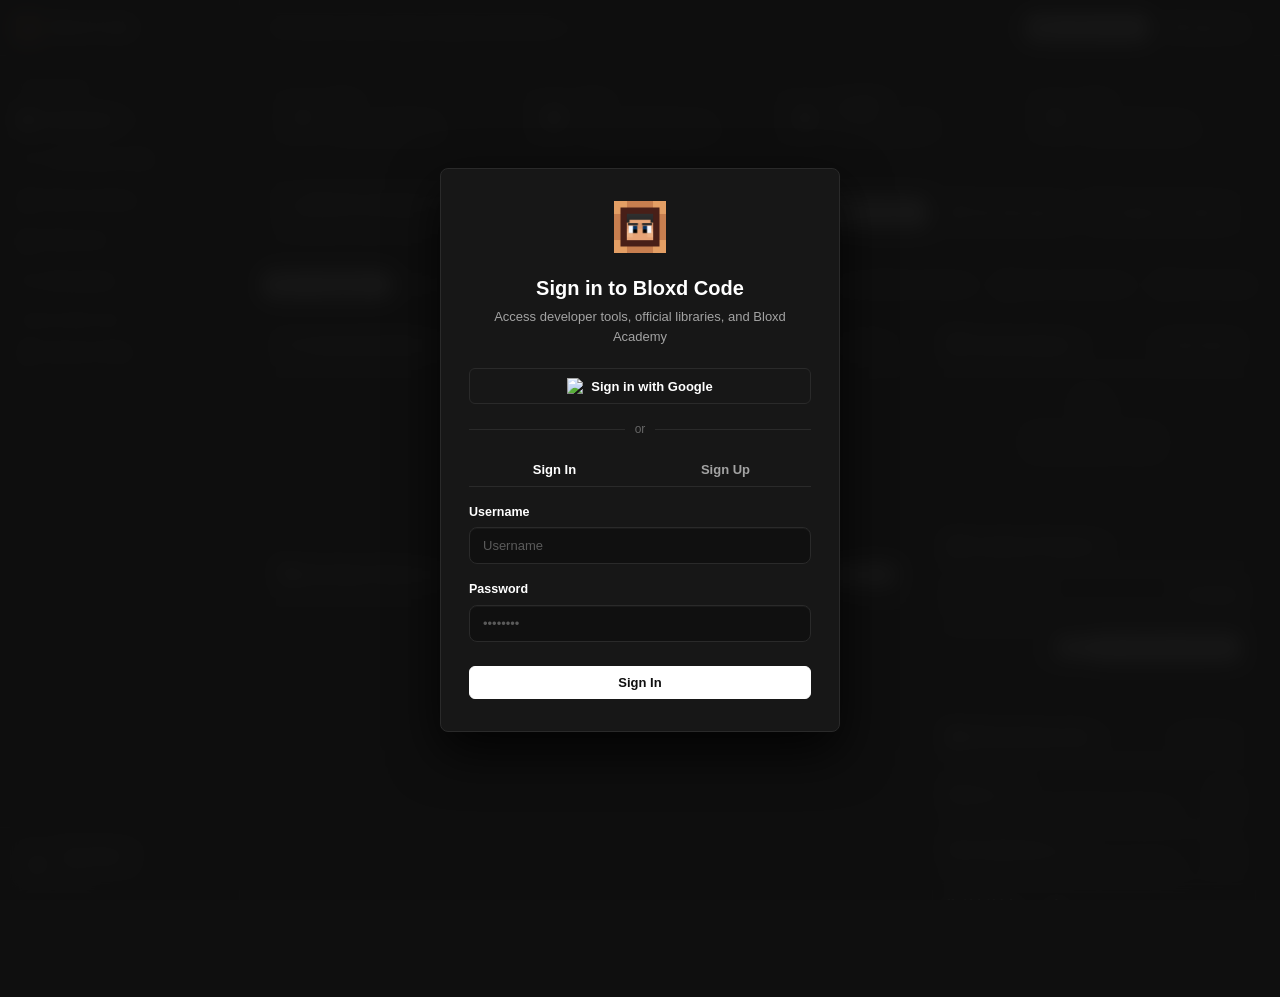
==== index.html @ e4668423 "Fix mobile input auto-zoom (16px font-size) and implement real global search across codes, forum, ac" ====
<!DOCTYPE html>
<html lang="en">
<head>
  <meta charset="UTF-8">
  <title>Bloxd Code</title>
  <meta name="viewport" content="width=device-width, initial-scale=1">
  <link rel="icon" type="image/png" href="./favicon.png">
  
  
  <link rel="stylesheet" href="https://cdnjs.cloudflare.com/ajax/libs/font-awesome/6.5.1/css/all.min.css">
  
  
  <link rel="stylesheet" href="https://cdnjs.cloudflare.com/ajax/libs/highlight.js/11.9.0/styles/github-dark.min.css">
  <script src="https://cdnjs.cloudflare.com/ajax/libs/highlight.js/11.9.0/highlight.min.js"></script>

  
  <link rel="stylesheet" href="./css/style.css?v=3">
  <script src="https://challenges.cloudflare.com/turnstile/v0/api.js?onload=onTurnstileReady" async defer></script>
</head>
<body>

  
  <div class="bg-wallpaper"></div>
  <div class="bg-overlay"></div>

  
  <div id="auth-gate-screen">
    <div class="auth-gate-card">
      <img src="./favicon.png" alt="Bloxd Code" class="auth-gate-logo">
      <h2 class="auth-gate-title">Sign in to Bloxd Code</h2>
      <p class="auth-gate-subtitle">Access developer tools, official libraries, and Bloxd Academy</p>

      
      <button type="button" class="btn btn-secondary" id="gate-google-btn" style="width: 100%; padding: 9px; margin-bottom: 16px; font-weight: 600; display: flex; align-items: center; justify-content: center; gap: 8px;">
        <img src="https://www.gstatic.com/firebasejs/ui/2.0.0/images/auth/google.svg" width="16" height="16" alt="Google">
        <span>Sign in with Google</span>
      </button>

      <div style="display: flex; align-items: center; margin: 16px 0; color: var(--text-dim); font-size: 12px;">
        <div style="flex: 1; border-bottom: 1px solid var(--border-color);"></div>
        <span style="padding: 0 10px;">or</span>
        <div style="flex: 1; border-bottom: 1px solid var(--border-color);"></div>
      </div>

      
      <div style="display: flex; margin-bottom: 16px; border-bottom: 1px solid var(--border-color);">
        <div id="gate-tab-login" class="auth-tab active" style="flex: 1; padding: 6px; cursor: pointer; text-align: center; font-weight: 600; font-size: 13px; color: #fff;">Sign In</div>
        <div id="gate-tab-signup" class="auth-tab" style="flex: 1; padding: 6px; cursor: pointer; text-align: center; font-weight: 600; font-size: 13px; color: var(--text-muted);">Sign Up</div>
      </div>

      
      <form id="gate-form-login">
        <div class="form-group" style="text-align: left;">
          <label>Username</label>
          <input type="text" id="gate-login-username" class="form-control" placeholder="Username" required autocomplete="username">
        </div>
        <div class="form-group" style="text-align: left;">
          <label>Password</label>
          <input type="password" id="gate-login-password" class="form-control" placeholder="••••••••" required autocomplete="current-password">
        </div>
        <div id="turnstile-login" style="margin: 8px 0;"></div>
        <button type="submit" id="gate-login-btn" class="btn btn-primary" style="width: 100%; padding: 8px; margin-top: 8px;">
          Sign In
        </button>
      </form>

      
      <form id="gate-form-signup" style="display: none;">
        <div class="form-group" style="text-align: left;">
          <label>Username</label>
          <input type="text" id="gate-signup-username" class="form-control" placeholder="Username" required autocomplete="username">
        </div>
        <div class="form-group" style="text-align: left;">
          <label>Password</label>
          <input type="password" id="gate-signup-password" class="form-control" placeholder="••••••••" required autocomplete="new-password">
        </div>
        <div id="turnstile-signup" style="margin: 8px 0;"></div>
        <button type="submit" id="gate-signup-btn" class="btn btn-primary" style="width: 100%; padding: 8px; margin-top: 8px;">
          Create Account
        </button>
      </form>
    </div>
  </div>

  
  <div id="loading-screen">
    <div class="loader-logo-wrapper">
      <div class="loader-glow-ring"></div>
      <img src="./favicon.png" alt="Bloxd Code" class="loader-logo">
    </div>
    <div class="loader-title">BLOXD CODE</div>
    <div class="loader-bar-bg">
      <div class="loader-bar-fill"></div>
    </div>
  </div>

  
  <div class="app-layout">

    <div class="sidebar-backdrop" id="sidebar-backdrop"></div>

    
    <aside class="sidebar">
      <div class="sidebar-header">
        <a href="#" class="brand-link" onclick="window.navigateTo('home')">
          <img src="./favicon.png" class="brand-logo" alt="Logo">
          <span>Bloxd Code</span>
        </a>
      </div>

      <nav class="sidebar-nav">
        <div class="nav-section-title">Navigation</div>
        <a class="nav-item active" data-view="home">
          <i class="fa-solid fa-house"></i>
          <span>Dashboard</span>
        </a>
        <a class="nav-item" data-view="codes">
          <i class="fa-solid fa-code"></i>
          <span>Community Codes</span>
        </a>
        <a class="nav-item" data-view="academy">
          <i class="fa-solid fa-graduation-cap"></i>
          <span>Bloxd Academy</span>
        </a>
        <a class="nav-item" data-view="libs">
          <i class="fa-solid fa-cubes"></i>
          <span>Bloxd Libs</span>
        </a>
        <a class="nav-item" data-view="forum">
          <i class="fa-regular fa-comments"></i>
          <span>Discussions</span>
        </a>

        <div class="nav-section-title">Developer Hub</div>
        <a class="nav-item" data-view="portfolio">
          <i class="fa-solid fa-id-badge"></i>
          <span>My Dev Profile</span>
        </a>
      </nav>

      <div class="sidebar-footer">
        <div class="user-mini-card" id="sidebar-user-card" onclick="window.navigateTo('portfolio')">
          <div class="user-mini-avatar" id="sidebar-user-avatar">
            <i class="fa-solid fa-user"></i>
          </div>
          <div class="user-mini-info">
            <span class="user-mini-name" id="sidebar-user-name">Developer</span>
            <span class="user-mini-sub" id="sidebar-user-sub">0 XP</span>
          </div>
        </div>
      </div>
    </aside>

    
    <div class="main-wrapper">
      
      
      <header class="app-header">
        <button type="button" class="mobile-menu-btn" id="mobile-menu-btn" aria-label="Menu">
          <i class="fa-solid fa-bars"></i>
        </button>

        <div class="search-bar" style="position: relative;">
          <i class="fa-solid fa-magnifying-glass" style="color: var(--text-dim); font-size: 12px;"></i>
          <input type="text" id="global-search-input" placeholder="Search codes, scripts, academy, discussions...">
          <div id="global-search-results" style="display: none; position: absolute; top: calc(100% + 6px); left: 0; right: 0; z-index: 150;"></div>
        </div>

        <div class="header-right">
          <button class="btn btn-primary" onclick="document.getElementById('upload-code-modal').classList.add('active')" style="font-size: 12px; padding: 5px 12px;">
            <i class="fa-solid fa-cloud-arrow-up"></i> <span>Upload Code</span>
          </button>
          <button class="btn btn-secondary" id="header-auth-btn" title="Sign Out">
            <i class="fa-solid fa-right-from-bracket"></i>
            <span>Sign Out</span>
          </button>
        </div>
      </header>

      
      <main class="content-area">

        

        <section id="view-home" class="view-panel active">

          
          <div class="stat-grid" id="dashboard-stats-grid">
            <div class="stat-card">
              <div class="stat-icon"><i class="fa-solid fa-code"></i></div>
              <div>
                <div class="stat-val" id="stat-codes-count">0</div>
                <div class="stat-lbl">Community Codes</div>
              </div>
            </div>
            <div class="stat-card">
              <div class="stat-icon"><i class="fa-solid fa-users"></i></div>
              <div>
                <div class="stat-val" id="stat-devs-count">0</div>
                <div class="stat-lbl">Registered Developers</div>
              </div>
            </div>
            <div class="stat-card">
              <div class="stat-icon"><i class="fa-solid fa-star"></i></div>
              <div>
                <div class="stat-val" id="stat-xp-count">0 XP</div>
                <div class="stat-lbl">Total Mastery XP</div>
              </div>
            </div>
            <div class="stat-card">
              <div class="stat-icon"><i class="fa-regular fa-comments"></i></div>
              <div>
                <div class="stat-val" id="stat-forum-count">0</div>
                <div class="stat-lbl">Active Discussions</div>
              </div>
            </div>
          </div>

          
          <div class="dashboard-hero-box">
            <div>
              <h3 style="font-size: 15px; font-weight: 700; color: #fff; margin-bottom: 2px;">
                <i class="fa-solid fa-terminal"></i> Bloxd.io Script & Mod Hub
              </h3>
              <p style="font-size: 12.5px; color: var(--text-muted); margin: 0;">
                Share your custom scripts, test game loops, and inspect official ES modules.
              </p>
            </div>
            <div style="display: flex; gap: 8px; flex-wrap: wrap;">
              <button type="button" class="btn btn-primary" onclick="document.getElementById('upload-code-modal').classList.add('active')">
                <i class="fa-solid fa-cloud-arrow-up"></i> Upload Bloxd Code
              </button>
              <button type="button" class="btn btn-secondary" onclick="document.getElementById('new-post-modal').classList.add('active')">
                <i class="fa-solid fa-pen"></i> New Discussion
              </button>
              <button type="button" class="btn btn-secondary" onclick="window.navigateTo('codes')">
                <i class="fa-solid fa-magnifying-glass"></i> Explore All Codes
              </button>
            </div>
          </div>

          
          <div class="category-filter-bar" id="dashboard-category-bar">
            <button type="button" class="category-chip active" data-dash-category="all">
              <i class="fa-solid fa-layer-group"></i> All Categories
            </button>
            <button type="button" class="category-chip" data-dash-category="codes">
              <i class="fa-solid fa-code"></i> Codes & Mods
            </button>
            <button type="button" class="category-chip" data-dash-category="pvp">
              <i class="fa-solid fa-shield-halved"></i> PvP & Combat
            </button>
            <button type="button" class="category-chip" data-dash-category="minigames">
              <i class="fa-solid fa-gamepad"></i> Minigames & Parkour
            </button>
            <button type="button" class="category-chip" data-dash-category="worldgen">
              <i class="fa-solid fa-mountain-sun"></i> WorldGen & Terrains
            </button>
            <button type="button" class="category-chip" data-dash-category="admin">
              <i class="fa-solid fa-lock"></i> Admin & Moderation
            </button>
            <button type="button" class="category-chip" data-dash-category="math">
              <i class="fa-solid fa-calculator"></i> Math & Physics
            </button>
            <button type="button" class="category-chip" data-dash-category="ui">
              <i class="fa-solid fa-table-cells-large"></i> Custom UI & HUDs
            </button>
            <button type="button" class="category-chip" data-dash-category="ai">
              <i class="fa-solid fa-robot"></i> Mob AI & NPCs
            </button>
            <button type="button" class="category-chip" data-dash-category="economy">
              <i class="fa-solid fa-coins"></i> Economy & KVStore
            </button>
            <button type="button" class="category-chip" data-dash-category="questions">
              <i class="fa-regular fa-circle-question"></i> Questions & Help
            </button>
            <button type="button" class="category-chip" data-dash-category="tutorials">
              <i class="fa-solid fa-book-open"></i> Tutorials & Guides
            </button>
            <button type="button" class="category-chip" data-dash-category="showcase">
              <i class="fa-solid fa-star"></i> Showcase
            </button>
            <button type="button" class="category-chip" data-dash-category="bugs">
              <i class="fa-solid fa-bug"></i> Bug Reports & Debug
            </button>
          </div>

          
          <div class="dashboard-feed-grid">
            
            
            <div style="display: flex; flex-direction: column; gap: 20px;">
              
              
              <div class="clean-box">
                <div class="clean-box-header">
                  <span style="color: #fff;"><i class="fa-solid fa-code"></i> Community Bloxd Codes & Mods</span>
                  <div style="display: flex; gap: 8px;">
                    <button type="button" class="btn btn-primary" onclick="document.getElementById('upload-code-modal').classList.add('active')" style="font-size: 11.5px; padding: 3px 8px;">
                      <i class="fa-solid fa-plus"></i> Upload Code
                    </button>
                    <button type="button" class="btn btn-secondary" onclick="window.navigateTo('codes')" style="font-size: 11.5px; padding: 3px 8px;">
                      View All &rarr;
                    </button>
                  </div>
                </div>
                <div class="clean-box-body" style="padding: 16px;">
                  <div id="dashboard-codes-stream">
                    
                  </div>
                </div>
              </div>

              
              <div class="clean-box">
                <div class="clean-box-header">
                  <span style="color: #fff;"><i class="fa-solid fa-comments"></i> Developer Discussions & Q&A</span>
                  <button type="button" class="btn btn-primary" onclick="document.getElementById('new-post-modal').classList.add('active')" style="font-size: 11.5px; padding: 3px 8px;">
                    <i class="fa-solid fa-pen"></i> New Post
                  </button>
                </div>
                <div class="clean-box-body" style="padding: 16px;">
                  <div id="dashboard-discussions-feed">
                    
                  </div>
                </div>
              </div>

            </div>

            
            <div style="display: flex; flex-direction: column; gap: 16px;">
              
              
              <div class="clean-box">
                <div class="clean-box-header">
                  <span style="color: #fff;"><i class="fa-solid fa-trophy"></i> Top Developers</span>
                  <span class="nav-badge" id="real-devs-badge" style="font-size: 10.5px;">Most viewed</span>
                </div>
                <div class="clean-box-body" style="padding: 14px;" id="dashboard-creators-list">
                  
                </div>
              </div>

              
              <div class="clean-box">
                <div class="clean-box-header">
                  <span style="color: #fff;"><i class="fa-solid fa-graduation-cap"></i> Academy Progress</span>
                </div>
                <div class="clean-box-body" style="padding: 16px;" id="dashboard-academy-progress">
                  
                </div>
              </div>

              
              <div class="clean-box">
                <div class="clean-box-header">
                  <span style="color: #fff;"><i class="fa-solid fa-box-archive"></i> Official Bloxd-Libs</span>
                  <a href="#" onclick="window.navigateTo('libs')" style="font-size: 11px; color: var(--text-muted); text-decoration: none;">View All &rarr;</a>
                </div>
                <div class="clean-box-body" style="padding: 14px;" id="dashboard-libs-list">
                  
                </div>
              </div>

            </div>

          </div>
        </section>

        

        <section id="view-codes" class="view-panel">
          <div style="display: flex; justify-content: space-between; align-items: center; margin-bottom: 16px; gap: 12px; flex-wrap: wrap;">
            <div>
              <h2 style="font-size: 18px; font-weight: 700; color: #fff; margin-bottom: 2px;">
                <i class="fa-solid fa-code"></i> Bloxd Codes & Mods Repository
              </h2>
              <p style="font-size: 12.5px; color: var(--text-muted); margin: 0;">
                Community scripts, mods, mini-games, and utilities with full code inspection
              </p>
            </div>
            <button class="btn btn-primary" id="open-upload-code-btn" onclick="document.getElementById('upload-code-modal').classList.add('active')">
              <i class="fa-solid fa-cloud-arrow-up"></i> Upload Bloxd Code
            </button>
          </div>

          
          <div class="category-filter-bar" id="codes-category-bar">
            <button type="button" class="category-chip active" data-codes-category="all">All Codes</button>
            <button type="button" class="category-chip" data-codes-category="pvp">PvP & Combat</button>
            <button type="button" class="category-chip" data-codes-category="minigames">Minigames</button>
            <button type="button" class="category-chip" data-codes-category="worldgen">WorldGen</button>
            <button type="button" class="category-chip" data-codes-category="admin">Admin Tools</button>
            <button type="button" class="category-chip" data-codes-category="math">Math & Physics</button>
            <button type="button" class="category-chip" data-codes-category="ui">Custom UI</button>
            <button type="button" class="category-chip" data-codes-category="ai">Mob AI</button>
            <button type="button" class="category-chip" data-codes-category="economy">Economy</button>
          </div>

          
          <div id="codes-grid-container" style="display: grid; grid-template-columns: repeat(auto-fill, minmax(360px, 1fr)); gap: 16px;">
            
          </div>
        </section>

        

        <section id="view-academy" class="view-panel">
          <div class="academy-progress-bar">
            <div>
              <h2 style="font-size: 17px; font-weight: 700; color: #fff; margin-bottom: 2px;">Bloxd Code Academy</h2>
            </div>
            <div style="display: flex; gap: 12px; align-items: center;">
              <span class="nav-badge" id="academy-xp-count" style="font-size: 12px; padding: 4px 10px; color: #0f0f0f; background: #ffffff; font-weight: 700;">0 XP</span>
            </div>
          </div>

          <div class="academy-roadmap" id="academy-path">
            
          </div>
        </section>

        

        <section id="view-libs" class="view-panel">
          <div style="display: flex; justify-content: space-between; align-items: center; margin-bottom: 16px;">
            <div>
              <h2 style="font-size: 17px; font-weight: 700; color: #fff; margin-bottom: 2px;">Bloxd-Libs Repository</h2>
              <p style="font-size: 12.5px; color: var(--text-muted); margin: 0;">Official scripts fetched from GitHub</p>
            </div>
            <a href="https://github.com/imrenori/Bloxd-Libs" target="_blank" class="btn btn-secondary">
              <i class="fa-brands fa-github"></i> GitHub Source
            </a>
          </div>

          <div style="display: grid; grid-template-columns: repeat(auto-fill, minmax(280px, 1fr)); gap: 16px;" id="libs-grid-container">
            
          </div>
        </section>

        

        <section id="view-forum" class="view-panel">
          <div style="display: flex; justify-content: space-between; align-items: center; margin-bottom: 16px; gap: 12px; flex-wrap: wrap;">
            <div class="forum-categories" style="display: flex; gap: 6px; flex-wrap: wrap;">
              <button class="btn btn-secondary active category-tab" data-category="all">All</button>
              <button class="btn btn-secondary category-tab" data-category="questions">Questions & Help</button>
              <button class="btn btn-secondary category-tab" data-category="scripts">Scripts & Mods</button>
              <button class="btn btn-secondary category-tab" data-category="tutorials">Tutorials</button>
              <button class="btn btn-secondary category-tab" data-category="math">Math & Physics</button>
              <button class="btn btn-secondary category-tab" data-category="worldgen">WorldGen & AI</button>
            </div>

            <button class="btn btn-primary" id="open-new-post-modal-btn">
              <i class="fa-solid fa-pen-to-square"></i> New Discussion
            </button>
          </div>

          <div id="forum-posts-feed">
            
          </div>
        </section>

        

        <section id="view-portfolio" class="view-panel">

          <div id="public-view-banner" style="display: none;">
            <span><i class="fa-regular fa-eye"></i> You're viewing <b id="public-view-name">someone</b>'s portfolio</span>
            <div style="display: flex; gap: 6px; align-items: center; flex-shrink: 0;">
              <button type="button" class="btn btn-secondary" id="public-view-signin">Sign in</button>
              <button type="button" class="btn btn-secondary" id="public-view-hide" title="Hide" style="padding: 5px 9px;">&#10005;</button>
            </div>
          </div>

          <div class="studio-toolbar">
            <span class="studio-hint"><i class="fa-solid fa-hand-pointer"></i> Tap the card for options &middot; hold it to drag it &middot; Esc puts it back</span>
            <div class="studio-toolbar-btns">
              <button type="button" class="btn btn-secondary" id="studio-bg-btn"><i class="fa-solid fa-image"></i> Backgrounds</button>
              <button type="button" class="btn btn-secondary" id="studio-music-btn"><i class="fa-solid fa-music"></i> Music</button>
              <button type="button" class="btn btn-secondary" id="studio-code-btn"><i class="fa-solid fa-code"></i> Code</button>
              <button type="button" class="btn btn-secondary" id="studio-settings-btn"><i class="fa-solid fa-gear"></i> Settings</button>
              <button type="button" class="btn btn-secondary" id="studio-preview-btn"><i class="fa-solid fa-eye"></i> Preview</button>
            </div>
          </div>

          
          <div class="portfolio-stage-box" id="studio-stage">
            <div class="portfolio-stage-bg" id="stage-bg-layer"></div>

            
            <iframe id="stage-sandbox-frame" class="portfolio-custom-sandbox" sandbox="allow-scripts" allow="autoplay" style="position:absolute;inset:0;width:100%;height:100%;border:none;z-index:2;"></iframe>

            <div id="stage-sandbox-timeout" style="display:none;position:absolute;inset:0;z-index:2;align-items:center;justify-content:center;text-align:center;padding:16px;pointer-events:none;">
              <div style="background:rgba(0,0,0,0.6);border-radius:8px;padding:10px 16px;font-size:12.5px;color:var(--text-muted);">
                <i class="fa-solid fa-triangle-exclamation" style="color:#ffcc66;margin-right:6px;"></i>
                This portfolio's custom code stopped responding and was stopped.
              </div>
            </div>

            
            <div class="portfolio-clean-card" id="studio-card" style="left: 50%; top: 50%;">
              <div class="portfolio-avatar-container" id="stage-avatar-container" title="Change picture">
                <img id="stage-avatar" src="https://api.dicebear.com/7.x/bottts/svg?seed=bloxd" class="portfolio-clean-avatar" alt="Avatar">
              </div>
              <h2 class="portfolio-clean-name" id="stage-name" title="Click to edit">Developer</h2>
              <div class="portfolio-clean-subdomain" id="stage-handle">coder.bloxdcode.com</div>
              <div style="margin-bottom: 10px;">
                <span class="nav-badge" id="stage-views" style="font-size: 11px;"><i class="fa-regular fa-eye"></i> 0 views</span>
              </div>
              <p class="portfolio-clean-bio" id="stage-bio" title="Click to edit">Bloxd.io Developer</p>
              <div class="studio-socials" id="stage-socials"></div>

              
              <div class="portfolio-audio-widget" id="portfolio-audio-widget">
                <button type="button" class="btn btn-primary" id="stage-play-btn" style="width: 28px; height: 28px; border-radius: 50%; padding: 0;">
                  <i class="fa-solid fa-play" style="font-size: 11px;"></i>
                </button>
                <span style="font-size: 12px; color: #fff; font-weight: 500;" id="stage-music-title">Track Name</span>
              </div>
            </div>

            
            <div class="studio-card-menu" id="studio-card-menu" style="display: none;">
              <button type="button" data-act="name" title="Edit name"><i class="fa-solid fa-pen"></i></button>
              <button type="button" data-act="bio" title="Edit bio"><i class="fa-solid fa-align-left"></i></button>
              <button type="button" data-act="pic" title="Change picture"><i class="fa-solid fa-image"></i></button>
              <button type="button" data-act="center" title="Center card"><i class="fa-solid fa-crosshairs"></i></button>
            </div>

            
            <div class="studio-pop" id="studio-bg-pop" style="display: none;">
              <div class="studio-pop-title"><span><i class="fa-solid fa-image"></i> Background</span><button type="button" class="modal-close" data-close-pop="studio-bg-pop">&#10005;</button></div>
              <div class="bg-thumb-grid" id="bg-presets-container"></div>
              <div class="form-group" style="margin: 10px 0 0;">
                <label>Effects</label>
                <div class="fx-row" id="studio-fx-row">
                  <button type="button" data-fx="none"><i class="fa-solid fa-ban"></i>None</button>
                  <button type="button" data-fx="rain"><i class="fa-solid fa-cloud-rain"></i>Rain</button>
                  <button type="button" data-fx="snow"><i class="fa-solid fa-snowflake"></i>Snow</button>
                  <button type="button" data-fx="stars"><i class="fa-solid fa-star"></i>Stars</button>
                  <button type="button" data-fx="fireflies"><i class="fa-solid fa-bug"></i>Flies</button>
                </div>
              </div>
              <div class="form-group" style="margin: 10px 0 0;">
                <label>Or paste an image / video URL</label>
                <div style="display: flex; gap: 6px;">
                  <input type="text" id="studio-bg-input" class="form-control" placeholder="https://...">
                  <button type="button" class="btn btn-primary" id="studio-bg-apply-url" style="white-space: nowrap;">Apply</button>
                </div>
              </div>
              <div class="file-upload-wrapper" style="margin-top: 10px;">
                <label class="file-upload-label" for="studio-bg-file-upload"><i class="fa-solid fa-film"></i><span>Upload file instead</span></label>
                <input type="file" id="studio-bg-file-upload" class="file-upload-input" accept="image/*,video/*">
                <div class="file-name-preview" id="studio-bg-filename">No file selected</div>
              </div>
            </div>

            
            <div class="studio-pop" id="studio-music-pop" style="display: none;">
              <div class="studio-pop-title"><span><i class="fa-solid fa-music"></i> Music</span><button type="button" class="modal-close" data-close-pop="studio-music-pop">&#10005;</button></div>
              <div style="font-size: 12px; color: var(--text-muted); margin-bottom: 8px;" id="studio-music-current">No track added</div>
              <div class="file-upload-wrapper">
                <label class="file-upload-label" for="studio-audio-file-upload"><i class="fa-solid fa-file-audio"></i><span>Choose Audio File</span></label>
                <input type="file" id="studio-audio-file-upload" class="file-upload-input" accept="audio/*">
                <div class="file-name-preview" id="studio-audio-filename">No audio file selected</div>
              </div>
              <button type="button" class="btn btn-secondary" id="studio-music-remove" style="width: 100%; margin-top: 10px;"><i class="fa-solid fa-trash"></i> Remove track</button>
            </div>

            
            <div class="studio-pop" id="studio-settings-pop" style="display: none;">
              <div class="studio-pop-title"><span><i class="fa-solid fa-gear"></i> Settings</span><button type="button" class="modal-close" data-close-pop="studio-settings-pop">&#10005;</button></div>
              <div class="form-group">
                <label>Username</label>
                <input type="text" id="studio-username-input" class="form-control" placeholder="Username">
                <span style="font-size: 11px; color: var(--text-dim); display: block; margin-top: 4px;">*First change is free, then 1-hour delay after that.</span>
              </div>
              <div class="form-group">
                <label>Avatar image / video URL</label>
                <div style="display: flex; gap: 6px;">
                  <input type="text" id="studio-avatar-input" class="form-control" placeholder="https://...">
                  <button type="button" class="btn btn-secondary" id="studio-avatar-adjust" title="Reposition & zoom"><i class="fa-solid fa-crop-simple"></i></button>
                </div>
                <span class="avatar-edit-hint">Upload a picture and a crop screen will pop up. Drag to move, slide or scroll to zoom.</span>
              </div>
              <div class="file-upload-wrapper" style="margin-bottom: 12px;">
                <label class="file-upload-label" for="studio-avatar-file-upload"><i class="fa-solid fa-cloud-arrow-up"></i><span>Upload picture / video</span></label>
                <input type="file" id="studio-avatar-file-upload" class="file-upload-input" accept="image/*,video/*">
                <div class="file-name-preview" id="studio-avatar-filename">No file selected</div>
              </div>
              <div class="form-group">
                <label>Discord Username</label>
                <input type="text" id="studio-discord-input" class="form-control" placeholder="Username">
              </div>
              <div class="form-group">
                <label>GitHub Username</label>
                <input type="text" id="studio-github-input" class="form-control" placeholder="Username">
              </div>
              <div class="form-group">
                <label>Profile link</label>
                <div style="display: flex; gap: 6px; align-items: center;">
                  <span style="font-family: var(--font-mono); color: #fff; font-size: 12px; overflow: hidden; text-overflow: ellipsis; white-space: nowrap; flex: 1;" id="studio-subdomain-display">username.bloxdcode.com</span>
                  <button type="button" class="btn btn-secondary" id="copy-subdomain-btn" style="font-size: 11px; padding: 4px 8px; white-space: nowrap;"><i class="fa-regular fa-copy"></i> Copy</button>
                </div>
              </div>
              <button type="button" class="btn btn-secondary" id="studio-card-reset" style="width: 100%; margin-bottom: 8px;"><i class="fa-solid fa-rotate-left"></i> Reset card position</button>
              <label style="display: flex; align-items: center; gap: 6px; font-size: 11px; color: var(--text-dim); margin-bottom: 10px; cursor: pointer;">
                <input type="checkbox" id="studio-debug-toggle" style="margin: 0;">
                <span>Enable debug capture tool</span>
              </label>
              <button type="button" class="btn btn-primary" id="studio-settings-save" style="width: 100%; font-weight: 600;"><i class="fa-solid fa-check"></i> Save settings</button>
            </div>
          </div>
        </section>

      </main>

    </div>
  </div>

  

  
  <div class="modal-overlay" id="coddy-challenge-modal">
    <div class="coddy-modal-content">
      <div class="clean-box-header">
        <span id="coddy-challenge-title" style="color: #fff; font-size: 14px;"><i class="fa-solid fa-code"></i> Bloxd Challenge</span>
        <button class="modal-close" onclick="document.getElementById('coddy-challenge-modal').classList.remove('active')">&#10005;</button>
      </div>

      <div class="coddy-workspace">
        <div class="coddy-theory-pane" id="coddy-theory-content"></div>

        <div class="coddy-editor-pane">
          <div class="coddy-editor-header">
            <span>script.js</span>
            <span style="color: #fff;">Bloxd API</span>
          </div>
          <textarea id="coddy-code-editor" class="coddy-code-input" spellcheck="false"></textarea>
          <div class="coddy-console-output" id="coddy-console-output"></div>
        </div>
      </div>

      <div class="coddy-footer-actions">
        <button type="button" class="btn btn-secondary" id="coddy-hint-btn">
          <i class="fa-regular fa-lightbulb"></i> Hint
        </button>
        <button type="button" class="btn btn-primary" id="coddy-run-btn" style="padding: 7px 20px;">
          <i class="fa-solid fa-play"></i> Run & Test Code
        </button>
      </div>
    </div>
  </div>

  
  <div class="modal-overlay" id="avatar-crop-modal">
    <div class="modal-content avatar-crop-box">
      <div class="modal-header">
        <h3 style="font-size: 15px; color: #fff;"><i class="fa-solid fa-crop-simple"></i> Adjust profile picture</h3>
        <button class="modal-close" id="avatar-crop-close">&#10005;</button>
      </div>
      <div class="avatar-crop-stage">
        <div class="avatar-crop-circle" id="avatar-crop-circle"></div>
      </div>
      <div class="avatar-zoom-row" style="margin-top: 14px;">
        <i class="fa-solid fa-magnifying-glass-minus"></i>
        <input type="range" id="avatar-crop-zoom" min="1" max="3" step="0.05" value="1">
        <i class="fa-solid fa-magnifying-glass-plus"></i>
      </div>
      <span class="avatar-edit-hint">Drag the picture to move it. Slide or scroll to zoom.</span>
      <div style="display: flex; gap: 8px; margin-top: 14px;">
        <button type="button" class="btn btn-secondary" id="avatar-crop-reset" style="flex: 1;">
          <i class="fa-solid fa-rotate-left"></i> Reset
        </button>
        <button type="button" class="btn btn-primary" id="avatar-crop-apply" style="flex: 2; font-weight: 600;">
          <i class="fa-solid fa-check"></i> Apply
        </button>
      </div>
    </div>
  </div>

  
  <div class="modal-overlay" id="view-profile-modal">
    <div class="modal-content" style="max-width: 380px; padding: 0; overflow: hidden;">
      <div id="view-profile-bg" style="height: 110px; background-size: cover; background-position: center; background-color: #0a0a0a; border-bottom: 1px solid var(--border-color); position: relative; overflow: hidden;"></div>
      <div style="padding: 0 20px 16px; text-align: center; margin-top: -34px;">
        <div id="view-profile-avatar" style="width: 68px; height: 68px; border-radius: 50%; overflow: hidden; border: 2px solid #fff; margin: 0 auto 10px; background: #111;"></div>
        <h3 id="view-profile-name" style="font-size: 17px; color: #fff;"></h3>
        <div id="view-profile-handle" style="font-size: 12px; color: var(--text-muted); font-family: var(--font-mono); margin-bottom: 8px;"></div>
        <div style="margin-bottom: 10px;">
          <span class="nav-badge" id="view-profile-views" style="font-size: 11px;"></span>
        </div>
        <p id="view-profile-bio" style="font-size: 13px; color: var(--text-muted); margin-bottom: 10px;"></p>
        <div id="view-profile-socials" style="display: flex; gap: 8px; justify-content: center;"></div>
      </div>
      <div style="padding: 0 20px 20px;">
        <button type="button" class="btn btn-secondary" style="width: 100%;" onclick="document.getElementById('view-profile-modal').classList.remove('active')">Close</button>
        <button type="button" class="btn btn-secondary" id="view-profile-delete" style="width: 100%; margin-top: 8px; color: #ff8888; display: none;"><i class="fa-solid fa-trash"></i> Delete this profile</button>
      </div>
    </div>
  </div>

  
  <div class="modal-overlay" id="studio-code-modal">
    <div class="modal-content" style="max-width: 560px;">
      <div class="modal-header">
        <h3 style="font-size: 15px; color: #fff;"><i class="fa-solid fa-code"></i> Custom HTML, CSS & JS</h3>
        <button class="modal-close" id="studio-code-close">&#10005;</button>
      </div>
      <div class="form-group">
        <textarea id="studio-custom-code-input" class="form-control form-textarea" style="min-height: 220px; font-family: var(--font-mono); font-size: 12px;" placeholder="<style>...</style><script>...</script>"></textarea>
      </div>
      <span class="avatar-edit-hint" style="margin-bottom: 10px;">Runs sandboxed on top of your portfolio.</span>
      <button type="button" class="btn btn-primary" id="studio-code-save" style="width: 100%; font-weight: 600;"><i class="fa-solid fa-check"></i> Apply code</button>
    </div>
  </div>

  
  <div class="modal-overlay" id="new-post-modal">
    <div class="modal-content">
      <div class="modal-header">
        <h3 style="font-size: 15px; color: #fff;"><i class="fa-solid fa-pen-to-square"></i> Create Discussion</h3>
        <button class="modal-close" id="new-post-modal-close">&#10005;</button>
      </div>

      <div class="form-group">
        <label>Title</label>
        <input type="text" id="new-post-title" class="form-control" maxlength="150" placeholder="Discussion title (e.g., How to detect block break event)">
      </div>

      <div class="form-group">
        <label>Category</label>
        <select id="new-post-category" class="form-select">
          <option value="questions">Questions & Help</option>
          <option value="scripts">Scripts & Mods</option>
          <option value="tutorials">Tutorials & Guides</option>
          <option value="math">Math & Physics</option>
          <option value="worldgen">WorldGen & AI</option>
          <option value="showcase">Showcase</option>
        </select>
      </div>

      <div class="form-group">
        <label>Content (Auto-detects code snippets)</label>
        <textarea id="new-post-content" class="form-control form-textarea" style="min-height: 120px;" maxlength="5000" placeholder="Describe your question or paste your code snippet..."></textarea>
      </div>

      <div class="form-group">
        <label>Attachment Image</label>
        <div class="file-upload-wrapper">
          <label class="file-upload-label" for="new-post-media-file">
            <i class="fa-solid fa-image"></i>
            <span>Choose Image Attachment</span>
          </label>
          <input type="file" id="new-post-media-file" class="file-upload-input" accept="image/*">
          <div class="file-name-preview" id="new-post-media-filename">No image attached</div>
        </div>
      </div>

      <button type="button" class="btn btn-primary" id="submit-new-post-btn" style="width: 100%; padding: 9px; font-weight: 600;">
        <i class="fa-solid fa-paper-plane"></i> Publish Discussion
      </button>
    </div>
  </div>

  
  <div class="modal-overlay" id="preview-code-modal">
    <div class="modal-content" style="max-width: 750px; max-height: 80vh; display: flex; flex-direction: column;">
      <div class="modal-header">
        <h3 id="preview-code-title" style="font-size: 14px; font-family: var(--font-mono); color: #fff;">Code Preview</h3>
        <button class="modal-close" onclick="document.getElementById('preview-code-modal').classList.remove('active')">&#10005;</button>
      </div>
      <div style="flex: 1; overflow: auto; background: var(--bg-main); border: 1px solid var(--border-color); border-radius: 6px; margin-bottom: 14px;">
        <pre style="margin: 0; padding: 14px;"><code id="preview-code-body" class="language-javascript"></code></pre>
      </div>
      <div style="display: flex; justify-content: flex-end;">
        <button type="button" class="btn btn-secondary" onclick="document.getElementById('preview-code-modal').classList.remove('active')">
          Close
        </button>
      </div>
    </div>
  </div>

  
  <div class="modal-overlay" id="upload-code-modal">
    <div class="modal-content" style="max-width: 680px;">
      <div class="modal-header">
        <h3 style="font-size: 15px; color: #fff;"><i class="fa-solid fa-cloud-arrow-up"></i> Upload Bloxd Code</h3>
        <button class="modal-close" id="upload-code-modal-close">&#10005;</button>
      </div>

      <div class="form-group">
        <label>Title</label>
        <input type="text" id="upload-code-title" class="form-control" maxlength="150" placeholder="e.g. PvP Kill Streak Tracker">
      </div>

      <div class="form-group">
        <label>Description</label>
        <textarea id="upload-code-description" class="form-control form-textarea" style="min-height: 70px;" maxlength="1000" placeholder="What does this script do? Who is it for?"></textarea>
      </div>

      <div class="form-group">
        <label>Category</label>
        <select id="upload-code-category" class="form-select">
          <option value="general">General</option>
          <option value="pvp">PvP &amp; Combat</option>
          <option value="minigames">Minigames &amp; Parkour</option>
          <option value="worldgen">WorldGen &amp; Terrains</option>
          <option value="admin">Admin &amp; Moderation</option>
          <option value="math">Math &amp; Physics</option>
          <option value="ui">Custom UI &amp; HUDs</option>
          <option value="ai">Mob AI &amp; NPCs</option>
          <option value="economy">Economy &amp; KVStore</option>
          <option value="tutorials">Tutorials &amp; Guides</option>
          <option value="showcase">Showcase</option>
          <option value="bugs">Bug Fixes &amp; Debug</option>
        </select>
      </div>

      <div class="form-group">
        <label>Cover Image (optional)</label>
        <div class="file-upload-wrapper">
          <label class="file-upload-label" for="upload-code-image-file">
            <i class="fa-solid fa-image"></i>
            <span>Choose Cover Image</span>
          </label>
          <input type="file" id="upload-code-image-file" class="file-upload-input" accept="image/*">
          <div class="file-name-preview" id="upload-code-image-filename">No image selected</div>
        </div>
      </div>

      <div class="form-group">
        <label>Your Code</label>
        <textarea id="upload-code-textarea" class="form-control form-textarea" style="min-height: 180px; font-family: var(--font-mono); font-size: 12px;" placeholder="// Paste your Bloxd.io script here...&#10;import { MathLib } from &quot;./MathLib&quot;;&#10;&#10;function tick(dt) {&#10;  // ...&#10;}"></textarea>
      </div>

      <button type="button" class="btn btn-primary" id="submit-upload-code-btn" style="width: 100%; padding: 9px; font-weight: 600;">
        <i class="fa-solid fa-cloud-arrow-up"></i> Upload Code
      </button>
    </div>
  </div>

  
  <script src="./js/core.js"></script>
  <script src="./js/academy-content.js"></script>
  <script src="./js/stage-fx.js"></script>
  <script src="./js/avatar-editor.js"></script>
  <script src="./js/portfolio.js"></script>
  <script src="./js/forum.js"></script>
  <script src="./js/dashboard.js"></script>
  <script src="./js/codes.js"></script>
  <script src="./js/boot.js"></script>

</body>
</html>
---- css/style.css ----
:root {
  --font-main: -apple-system, BlinkMacSystemFont, "Segoe UI", Roboto, sans-serif;
  --font-mono: ui-monospace, SFMono-Regular, "SF Mono", Menlo, Consolas, monospace;

  
  --bg-main: #0f0f0f;         
  --bg-surface: #171717;
  --bg-card: #1c1c1c;
  --bg-panel: #242424;
  --border-color: #2a2a2a;
  --border-light: #383838;
  
  --accent: #ffffff;          
  --text-main: #ffffff;
  --text-muted: #a3a3a3;
  --text-dim: #666666;

  --sidebar-width: 240px;
  --header-height: 56px;
  --radius-sm: 4px;
  --radius-md: 6px;
  --radius-lg: 8px;
}

* {
  box-sizing: border-box;
  margin: 0;
  padding: 0;
  -webkit-font-smoothing: antialiased;
}

html, body {
  width: 100%;
  height: 100%;
  font-family: var(--font-main);
  background-color: var(--bg-main);
  color: var(--text-main);
  font-size: 14px;
  line-height: 1.5;
  overflow-x: hidden;
  /* Stops iOS/Android's elastic bounce past the page's horizontal edge (and
     Chrome's overscroll-triggered swipe-navigation). This is unrelated to
     touch-action - it only governs what happens AT the scroll boundary, not
     which gesture directions are recognized, so it doesn't block horizontal
     scrolling inside things like the category filter strip. */
  overscroll-behavior-x: none;
}

body {
  user-select: none;
  -webkit-user-select: none;
}

input, textarea, select, pre, code, [contenteditable="true"] {
  user-select: text;
  -webkit-user-select: text;
}

::-webkit-scrollbar {
  width: 6px;
  height: 6px;
}
::-webkit-scrollbar-track {
  background: var(--bg-main);
}
::-webkit-scrollbar-thumb {
  background: var(--border-color);
  border-radius: 3px;
}
::-webkit-scrollbar-thumb:hover {
  background: var(--border-light);
}

.bg-wallpaper {
  position: fixed;
  inset: 0;
  background-color: var(--bg-main);
  background-image:
    radial-gradient(circle at 15% 0%, #1e1e1e, transparent 55%),
    radial-gradient(circle at 90% 100%, #191919, transparent 55%);
  z-index: -2;
}

.bg-overlay {
  position: fixed;
  inset: 0;
  background: rgba(15, 15, 15, 0.9);
  z-index: -1;
}

.file-upload-wrapper {
  position: relative;
  display: flex;
  flex-direction: column;
  gap: 6px;
}

.file-upload-label {
  display: flex;
  align-items: center;
  justify-content: center;
  gap: 8px;
  background: var(--bg-card);
  border: 1px dashed var(--border-light);
  border-radius: var(--radius-md);
  padding: 12px 16px;
  color: var(--text-main);
  font-size: 12.5px;
  font-weight: 500;
  cursor: pointer;
  transition: all 0.15s ease;
  text-align: center;
}

.file-upload-label:hover {
  background: var(--bg-panel);
  border-color: var(--accent);
  color: #ffffff;
}

.file-upload-input {
  position: absolute;
  top: 0;
  left: 0;
  width: 100%;
  height: 100%;
  opacity: 0;
  cursor: pointer;
  z-index: 5;
}

.file-name-preview {
  font-size: 11.5px;
  color: var(--text-muted);
  font-family: var(--font-mono);
  white-space: nowrap;
  overflow: hidden;
  text-overflow: ellipsis;
}

#auth-gate-screen {
  position: fixed;
  inset: 0;
  background: rgba(15, 15, 15, 0.96);
  backdrop-filter: blur(10px);
  display: flex;
  align-items: center;
  justify-content: center;
  z-index: 100000;
  padding: 20px;
}

#auth-gate-screen.hidden {
  display: none !important;
}

.auth-gate-card {
  width: 100%;
  max-width: 400px;
  background: var(--bg-surface);
  border: 1px solid var(--border-color);
  border-radius: var(--radius-lg);
  padding: 32px 28px;
  box-shadow: 0 20px 50px rgba(0, 0, 0, 0.8);
  text-align: center;
}

.auth-gate-logo {
  width: 52px;
  height: 52px;
  object-fit: contain;
  margin-bottom: 14px;
}

.auth-gate-title {
  font-size: 20px;
  font-weight: 700;
  color: var(--text-main);
  margin-bottom: 4px;
}

.auth-gate-subtitle {
  font-size: 13px;
  color: var(--text-muted);
  margin-bottom: 22px;
}

#loading-screen {
  position: fixed;
  inset: 0;
  background: var(--bg-main);
  display: flex;
  flex-direction: column;
  align-items: center;
  justify-content: center;
  z-index: 99999;
  transition: opacity 0.35s ease, visibility 0.35s;
}

#loading-screen.fade-out {
  opacity: 0;
  visibility: hidden;
  pointer-events: none;
}

.loader-logo-wrapper {
  position: relative;
  width: 72px;
  height: 72px;
  display: flex;
  align-items: center;
  justify-content: center;
  margin-bottom: 14px;
}

.loader-logo {
  width: 48px;
  height: 48px;
  object-fit: contain;
}

.loader-glow-ring {
  position: absolute;
  inset: 0;
  border-radius: 50%;
  border: 2px solid transparent;
  border-top-color: var(--accent);
  animation: spinRing 0.9s linear infinite;
}

.loader-title {
  font-size: 17px;
  font-weight: 700;
  color: var(--text-main);
  margin-bottom: 12px;
  letter-spacing: 1px;
}

.loader-bar-bg {
  width: 140px;
  height: 2px;
  background: var(--border-color);
  border-radius: 2px;
  overflow: hidden;
}

.loader-bar-fill {
  width: 0%;
  height: 100%;
  background: var(--accent);
  animation: loadProgress 0.8s ease-out forwards;
}

@keyframes spinRing { to { transform: rotate(360deg); } }
@keyframes loadProgress { 0% { width: 0%; } 100% { width: 100%; } }

.app-layout {
  /* Not flex: .sidebar is position:fixed (out of flow), so the old flex:1 on
     .main-wrapper sized it to 100% of this container and THEN added its own
     margin-left on top - 240px of guaranteed horizontal overflow on every
     screen size. Plain block layout lets a block element's auto-width
     correctly subtract its own margin-left instead. */
  min-height: 100vh;
  min-height: 100dvh;
  width: 100%;
}

.sidebar {
  width: var(--sidebar-width);
  background: var(--bg-main);
  border-right: 1px solid var(--border-color);
  display: flex;
  flex-direction: column;
  position: fixed;
  top: 0;
  bottom: 0;
  left: 0;
  z-index: 100;
}

.sidebar-header {
  height: var(--header-height);
  display: flex;
  align-items: center;
  padding: 0 16px;
  border-bottom: 1px solid var(--border-color);
}

.brand-link {
  display: flex;
  align-items: center;
  gap: 10px;
  text-decoration: none;
  color: var(--text-main);
  font-weight: 700;
  font-size: 15px;
}

.brand-logo {
  width: 24px;
  height: 24px;
  border-radius: 4px;
}

.sidebar-nav {
  flex: 1;
  padding: 12px 8px;
  overflow-y: auto;
  /* Setting only overflow-y (without overflow-x) makes the browser treat
     overflow-x as "auto" too, per spec - not "visible" like you'd expect.
     That's what let a couple px of bold-text overflow from the active nav
     item flash a horizontal scrollbar here. Pin it to hidden explicitly. */
  overflow-x: hidden;
  display: flex;
  flex-direction: column;
  gap: 2px;
}

.nav-section-title {
  font-size: 11px;
  text-transform: uppercase;
  letter-spacing: 0.8px;
  color: var(--text-dim);
  padding: 10px 10px 4px 10px;
  font-weight: 600;
}

.nav-item {
  display: flex;
  align-items: center;
  gap: 10px;
  padding: 8px 10px;
  border-radius: var(--radius-md);
  color: var(--text-muted);
  text-decoration: none;
  font-size: 13.5px;
  font-weight: 500;
  cursor: pointer;
  border: 1px solid transparent;
  transition: all 0.15s ease;
}

.nav-item i {
  font-size: 15px;
  width: 16px;
  text-align: center;
  color: var(--text-dim);
}

.nav-item:hover {
  color: var(--text-main);
  background: var(--bg-surface);
}

.nav-item.active {
  color: var(--text-main);
  background: var(--bg-surface);
  border-color: var(--border-color);
  font-weight: 600;
}

.nav-item.active i {
  color: var(--accent);
}

.nav-badge {
  margin-left: auto;
  font-size: 10px;
  font-weight: 600;
  padding: 2px 6px;
  border-radius: 4px;
  background: var(--bg-panel);
  color: var(--text-muted);
  border: 1px solid var(--border-color);
}

.sidebar-footer {
  padding: 12px 14px;
  border-top: 1px solid var(--border-color);
  background: var(--bg-surface);
}

.user-mini-card {
  display: flex;
  align-items: center;
  gap: 10px;
  cursor: pointer;
  padding: 6px 8px;
  border-radius: var(--radius-md);
}

.user-mini-card:hover {
  background: var(--bg-card);
}

.user-mini-avatar {
  width: 30px;
  height: 30px;
  border-radius: 50%;
  background: var(--bg-panel);
  display: flex;
  align-items: center;
  justify-content: center;
  font-weight: 700;
  font-size: 12px;
  color: var(--accent);
  overflow: hidden;
  border: 1px solid var(--border-color);
}

.user-mini-avatar img, .user-mini-avatar video {
  width: 100%;
  height: 100%;
  object-fit: cover;
}

.user-mini-info {
  display: flex;
  flex-direction: column;
  overflow: hidden;
}

.user-mini-name {
  font-size: 13px;
  font-weight: 600;
  white-space: nowrap;
  text-overflow: ellipsis;
  overflow: hidden;
  color: var(--text-main);
}

.user-mini-sub {
  font-size: 11px;
  color: var(--text-muted);
}

.main-wrapper {
  margin-left: var(--sidebar-width);
  flex: 1;
  min-height: 100vh;
  min-height: 100dvh;
  display: flex;
  flex-direction: column;
}

.app-header {
  height: var(--header-height);
  padding: 0 clamp(12px, 3vw, 24px);
  display: flex;
  align-items: center;
  gap: clamp(8px, 2vw, 16px);
  justify-content: space-between;
  background: var(--bg-main);
  border-bottom: 1px solid var(--border-color);
  position: sticky;
  top: 0;
  z-index: 90;
}

.search-bar {
  display: flex;
  align-items: center;
  background: var(--bg-surface);
  border: 1px solid var(--border-color);
  border-radius: var(--radius-md);
  padding: 6px 12px;
  gap: 8px;
  width: min(300px, 100%);
  flex: 1;
  min-width: 0;
}

.search-bar:focus-within {
  border-color: var(--accent);
}

.search-bar input {
  background: transparent;
  border: none;
  color: var(--text-main);
  outline: none;
  font-size: 13px;
  width: 100%;
}

.search-results-panel {
  background: var(--bg-surface);
  border: 1px solid var(--border-color);
  border-radius: var(--radius-md);
  box-shadow: 0 12px 32px rgba(0,0,0,0.6);
  max-height: 60vh;
  overflow-y: auto;
  padding: 4px 0;
}

.search-result-group-label {
  font-size: 10px;
  font-weight: 700;
  letter-spacing: 0.5px;
  text-transform: uppercase;
  color: var(--text-dim);
  padding: 8px 12px 4px;
}

.search-result-item {
  display: flex;
  align-items: center;
  gap: 10px;
  padding: 8px 12px;
  cursor: pointer;
  font-size: 12.5px;
  color: var(--text-main);
}

.search-result-item:hover {
  background: var(--bg-panel);
}

.search-result-item i {
  color: var(--text-dim);
  width: 14px;
  text-align: center;
  flex-shrink: 0;
}

.search-result-item span {
  overflow: hidden;
  text-overflow: ellipsis;
  white-space: nowrap;
}

.header-right {
  display: flex;
  align-items: center;
  gap: 8px;
}

.btn {
  display: inline-flex;
  align-items: center;
  justify-content: center;
  gap: 6px;
  padding: 6px 14px;
  border-radius: var(--radius-md);
  font-size: 13px;
  font-weight: 500;
  font-family: inherit;
  cursor: pointer;
  border: 1px solid var(--border-color);
  transition: all 0.15s ease;
  text-decoration: none;
}

.btn-primary {
  background: #ffffff;
  color: #0f0f0f;
  border-color: #ffffff;
  font-weight: 600;
}

.btn-primary:hover {
  background: #e5e5e5;
  border-color: #e5e5e5;
}

.btn-secondary {
  background: var(--bg-surface);
  color: var(--text-main);
  border-color: var(--border-color);
}

.btn-secondary:hover {
  background: var(--bg-card);
  border-color: var(--border-light);
}

.content-area {
  flex: 1;
  padding: clamp(12px, 3vw, 24px);
  max-width: 1240px;
  width: 100%;
  margin: 0 auto;
}

.view-panel {
  display: none;
}

.view-panel.active {
  display: block;
}

.clean-box {
  background: var(--bg-surface);
  border: 1px solid var(--border-color);
  border-radius: var(--radius-md);
  margin-bottom: 20px;
  overflow: hidden;
}

.clean-box-header {
  background: var(--bg-surface);
  padding: 12px 16px;
  border-bottom: 1px solid var(--border-color);
  display: flex;
  align-items: center;
  justify-content: space-between;
  font-weight: 600;
}

.clean-box-body {
  padding: 20px;
}

.form-group {
  margin-bottom: 16px;
}

.form-group label {
  display: block;
  font-size: 12.5px;
  font-weight: 600;
  color: var(--text-main);
  margin-bottom: 6px;
}

.form-control, .form-input, .form-textarea, .form-select {
  width: 100%;
  background: #101010;
  border: 1px solid var(--border-color);
  color: var(--text-main);
  padding: 10px 13px;
  border-radius: 8px;
  font-size: 13px;
  font-family: inherit;
  outline: none;
  transition: border-color 0.18s ease, box-shadow 0.18s ease, background 0.18s ease, transform 0.18s ease;
  box-shadow: inset 0 1px 0 rgba(255,255,255,0.04);
}

.form-control::placeholder, .form-input::placeholder, .form-textarea::placeholder {
  color: #5a5a5a;
}

.form-control:hover, .form-input:hover, .form-textarea:hover, .form-select:hover {
  border-color: var(--border-light);
  background-color: #131313;
}

.form-control:focus, .form-input:focus, .form-textarea:focus, .form-select:focus {
  border-color: #fff;
  background-color: #121212;
  box-shadow: 0 0 0 3px rgba(255,255,255,0.12), inset 0 1px 0 rgba(255,255,255,0.05);
}

.form-textarea {
  min-height: 80px;
  resize: vertical;
  line-height: 1.55;
}

.form-select, select.form-control {
  appearance: none;
  -webkit-appearance: none;
  -moz-appearance: none;
  padding-right: 36px;
  cursor: pointer;
  line-height: 1.4;
  white-space: nowrap;
  overflow: hidden;
  text-overflow: ellipsis;
  background-color: #101010;
  background-image:
    linear-gradient(45deg, transparent 50%, #8a8a8a 50%),
    linear-gradient(135deg, #8a8a8a 50%, transparent 50%);
  background-position:
    calc(100% - 17px) center,
    calc(100% - 12px) center;
  background-size: 5px 5px, 5px 5px;
  background-repeat: no-repeat;
}

.form-select::-ms-expand, select.form-control::-ms-expand {
  display: none;
}

.form-select:hover, select.form-control:hover {
  background-color: #141414;
  border-color: var(--border-light);
  background-image:
    linear-gradient(45deg, transparent 50%, #cfcfcf 50%),
    linear-gradient(135deg, #cfcfcf 50%, transparent 50%);
}

.form-select:focus, select.form-control:focus {
  background-color: #121212;
  border-color: #fff;
  box-shadow: 0 0 0 3px rgba(255,255,255,0.12);
  outline: none;
  background-image:
    linear-gradient(45deg, transparent 50%, #ffffff 50%),
    linear-gradient(135deg, #ffffff 50%, transparent 50%);
}

.form-select:-moz-focusring {
  color: transparent;
  text-shadow: 0 0 0 #fff;
}

.form-select option, select.form-control option {
  background-color: #1c1c1c;
  color: #f0f0f0;
}

.search-bar {
  transition: border-color 0.18s ease, box-shadow 0.18s ease, transform 0.18s ease;
}

.search-bar:hover {
  border-color: var(--border-light);
}

.search-bar:focus-within {
  border-color: #fff;
  box-shadow: 0 0 0 3px rgba(255,255,255,0.12);
}

.search-bar input::placeholder {
  color: #5a5a5a;
}

.stat-grid {
  display: grid;
  grid-template-columns: repeat(auto-fit, minmax(min(160px, 100%), 1fr));
  gap: 12px;
  margin-bottom: 20px;
}

.stat-card {
  background: var(--bg-surface);
  border: 1px solid var(--border-color);
  border-radius: var(--radius-md);
  padding: 14px 18px;
  display: flex;
  align-items: center;
  gap: 14px;
}

.stat-icon {
  width: 40px;
  height: 40px;
  border-radius: var(--radius-md);
  background: var(--bg-card);
  border: 1px solid var(--border-light);
  display: flex;
  align-items: center;
  justify-content: center;
  font-size: 16px;
  color: #ffffff;
}

.stat-val {
  font-size: 18px;
  font-weight: 700;
  color: #ffffff;
}

.stat-lbl {
  font-size: 11.5px;
  color: var(--text-muted);
}

.dashboard-hero-box {
  background: var(--bg-surface);
  border: 1px solid var(--border-color);
  border-radius: var(--radius-md);
  padding: 16px 20px;
  margin-bottom: 20px;
  display: flex;
  align-items: center;
  justify-content: space-between;
  flex-wrap: wrap;
  gap: 14px;
}

.dashboard-feed-grid {
  display: grid;
  grid-template-columns: 2fr 1fr;
  gap: 20px;
}

.category-filter-bar {
  display: flex;
  gap: 6px;
  margin-bottom: 18px;
  overflow-x: auto;
  padding-bottom: 6px;
}

.category-chip {
  background: var(--bg-surface);
  border: 1px solid var(--border-color);
  color: var(--text-muted);
  padding: 5px 12px;
  border-radius: var(--radius-md);
  font-size: 12px;
  font-weight: 500;
  cursor: pointer;
  white-space: nowrap;
  transition: all 0.15s ease;
  display: inline-flex;
  align-items: center;
  gap: 6px;
}

.category-chip:hover, .category-chip.active {
  background: #ffffff;
  color: #0f0f0f;
  border-color: #ffffff;
  font-weight: 600;
}

.code-item-card {
  background: var(--bg-surface);
  border: 1px solid var(--border-color);
  border-radius: var(--radius-md);
  overflow: hidden;
  margin-bottom: 16px;
  transition: border-color 0.15s ease;
}

.code-item-card:hover {
  border-color: var(--border-light);
}

.code-item-banner {
  width: 100%;
  max-height: 240px;
  object-fit: cover;
  border-bottom: 1px solid var(--border-color);
  display: block;
}

.code-item-content {
  padding: 16px 18px;
}

.code-item-meta {
  display: flex;
  align-items: center;
  justify-content: space-between;
  margin-bottom: 8px;
}

.code-item-author {
  display: flex;
  align-items: center;
  gap: 8px;
  font-size: 12.5px;
  color: var(--text-muted);
}

.code-item-title {
  font-size: 16px;
  font-weight: 700;
  color: #ffffff;
  margin-bottom: 6px;
}

.code-item-desc {
  font-size: 13px;
  color: var(--text-muted);
  line-height: 1.5;
  margin-bottom: 12px;
}

.code-item-actions {
  display: flex;
  gap: 8px;
  margin-top: 12px;
}

.dev-creator-mini-card {
  display: flex;
  align-items: center;
  gap: 12px;
  padding: 10px 12px;
  border-radius: var(--radius-md);
  background: var(--bg-card);
  border: 1px solid var(--border-color);
  margin-bottom: 10px;
  transition: border-color 0.15s ease;
}

.dev-creator-mini-card:hover {
  border-color: var(--border-light);
}

.creator-avatar-thumb {
  width: 36px;
  height: 36px;
  border-radius: 50%;
  object-fit: cover;
  border: 1px solid var(--border-light);
}

.academy-progress-bar {
  background: var(--bg-surface);
  border: 1px solid var(--border-color);
  border-radius: var(--radius-md);
  padding: 16px 20px;
  display: flex;
  align-items: center;
  justify-content: space-between;
  margin-bottom: 24px;
}

.academy-roadmap {
  display: flex;
  flex-direction: column;
  gap: 20px;
  max-width: 680px;
  margin: 0 auto;
  width: 100%;
}

.roadmap-unit {
  background: var(--bg-surface);
  border: 1px solid var(--border-color);
  border-radius: var(--radius-md);
  overflow: hidden;
}

.unit-header-bar {
  background: var(--bg-card);
  padding: 14px 18px;
  display: flex;
  align-items: center;
  justify-content: space-between;
  border-bottom: 1px solid var(--border-color);
}

.unit-title-text {
  font-size: 15px;
  font-weight: 700;
  color: #ffffff;
}

.unit-lessons-grid {
  padding: 24px;
  display: flex;
  flex-direction: column;
  align-items: center;
  gap: 18px;
}

.coddy-node {
  width: 60px;
  height: 60px;
  border-radius: 50%;
  background: var(--bg-card);
  border: 2px solid var(--border-color);
  display: flex;
  align-items: center;
  justify-content: center;
  font-size: 20px;
  cursor: pointer;
  position: relative;
  transition: all 0.15s ease;
}

.coddy-node:hover {
  border-color: var(--accent);
  transform: scale(1.05);
}

.coddy-node.completed {
  background: #ffffff;
  border-color: #ffffff;
  color: #0f0f0f;
}

.coddy-node.active {
  background: var(--bg-panel);
  border-color: #ffffff;
  color: #ffffff;
}

.coddy-node.locked {
  opacity: 0.4;
  cursor: not-allowed;
}

.coddy-modal-content {
  background: var(--bg-surface);
  border: 1px solid var(--border-color);
  border-radius: var(--radius-lg);
  width: 95%;
  max-width: 1020px;
  height: 85vh;
  display: flex;
  flex-direction: column;
  overflow: hidden;
}

.coddy-workspace {
  display: grid;
  grid-template-columns: 1fr 1fr;
  flex: 1;
  min-height: 0;
  border-top: 1px solid var(--border-color);
  border-bottom: 1px solid var(--border-color);
}

.coddy-theory-pane {
  background: var(--bg-main);
  padding: 20px;
  border-right: 1px solid var(--border-color);
  overflow-y: auto;
}

.coddy-theory-pane h3 {
  font-size: 16px;
  color: #ffffff;
  margin-bottom: 10px;
}

.coddy-theory-pane p, .coddy-theory-pane ul {
  font-size: 13.5px;
  color: var(--text-muted);
  line-height: 1.6;
  margin-bottom: 12px;
}

.coddy-theory-pane pre {
  background: var(--bg-surface);
  padding: 10px 14px;
  border-radius: var(--radius-md);
  border: 1px solid var(--border-color);
  font-family: var(--font-mono);
  font-size: 12.5px;
  margin: 10px 0;
  overflow-x: auto;
}

.coddy-editor-pane {
  display: flex;
  flex-direction: column;
  background: var(--bg-main);
}

.coddy-editor-header {
  background: var(--bg-surface);
  padding: 8px 14px;
  font-family: var(--font-mono);
  font-size: 12px;
  color: var(--text-muted);
  border-bottom: 1px solid var(--border-color);
  display: flex;
  justify-content: space-between;
}

.coddy-code-input {
  flex: 1;
  background: var(--bg-main);
  border: none;
  color: #ffffff;
  font-family: var(--font-mono);
  font-size: 13px;
  line-height: 1.6;
  padding: 16px;
  outline: none;
  resize: none;
  white-space: pre;
}

.coddy-console-output {
  height: 100px;
  background: #080808;
  border-top: 1px solid var(--border-color);
  padding: 10px 14px;
  font-family: var(--font-mono);
  font-size: 12px;
  overflow-y: auto;
  color: var(--text-muted);
}

.coddy-footer-actions {
  background: var(--bg-surface);
  padding: 12px 20px;
  display: flex;
  align-items: center;
  justify-content: space-between;
}

.portfolio-layout-grid {
  display: grid;
  grid-template-columns: 380px 1fr;
  gap: 24px;
}

.portfolio-stage-box {
  background: #080808;
  border: 1px solid var(--border-color);
  border-radius: var(--radius-md);
  position: relative;
  min-height: 540px;
  overflow: hidden;
  display: flex;
  align-items: center;
  justify-content: center;
}

.portfolio-stage-bg {
  position: absolute;
  inset: 0;
  background-size: cover;
  background-position: center;
  z-index: 1;
}

.portfolio-bg-video {
  position: absolute;
  inset: 0;
  width: 100%;
  height: 100%;
  object-fit: cover;
  z-index: 1;
}

.portfolio-clean-card {
  position: absolute;
  z-index: 10;
  width: 320px;
  max-width: calc(100% - 24px);
  transform: translate(-50%, -50%);
  background: rgba(15, 15, 15, 0.95);
  border: 1px solid var(--border-color);
  border-radius: var(--radius-md);
  padding: 28px 22px;
  text-align: center;
  box-shadow: 0 15px 40px rgba(0, 0, 0, 0.8);
  cursor: grab;
  user-select: none;
  -webkit-user-select: none;
  touch-action: none;
}

.portfolio-clean-card.dragging {
  cursor: grabbing;
}

.portfolio-clean-name.editing,
.portfolio-clean-bio.editing {
  outline: 1px dashed #555;
  border-radius: 4px;
  background: #111;
  cursor: text;
}

.portfolio-clean-name:not(.editing):hover,
.portfolio-clean-bio:not(.editing):hover {
  background: rgba(255, 255, 255, 0.04);
  border-radius: 4px;
  cursor: text;
}

.studio-toolbar {
  display: flex;
  align-items: center;
  justify-content: space-between;
  gap: 12px;
  flex-wrap: wrap;
  background: var(--bg-surface);
  border: 1px solid var(--border-color);
  border-radius: var(--radius-md);
  padding: 10px 14px;
  margin-bottom: 16px;
  animation: fadeUp 0.35s ease both;
}

.studio-hint {
  font-size: 12px;
  color: var(--text-muted);
}

.studio-hint i {
  color: #fff;
  margin-right: 4px;
}

.studio-toolbar-btns {
  display: flex;
  gap: 8px;
  flex-wrap: wrap;
}

.studio-toolbar-btns .btn {
  font-size: 12px;
  padding: 5px 12px;
}

#public-view-banner {
  display: flex;
  align-items: center;
  justify-content: space-between;
  gap: 12px;
  background: var(--bg-surface);
  border: 1px solid var(--border-color);
  border-radius: var(--radius-md);
  padding: 10px 14px;
  margin-bottom: 16px;
  font-size: 13px;
  color: var(--text-muted);
  animation: fadeUp 0.35s ease both;
}

#public-view-banner b {
  color: #fff;
}

body.public-mode .sidebar,
body.public-mode .app-header {
  display: none;
}

body.public-mode .main-wrapper {
  margin-left: 0;
}

body.public-mode .content-area {
  max-width: none;
  padding: 0;
}

body.public-mode .portfolio-stage-box {
  min-height: 100vh;
  min-height: 100dvh;
  border: none;
  border-radius: 0;
}

body.public-mode #public-view-banner {
  position: fixed;
  top: 12px;
  left: 50%;
  transform: translateX(-50%);
  z-index: 100;
  margin: 0;
  width: auto;
  max-width: calc(100vw - 24px);
  white-space: nowrap;
  overflow: hidden;
  background: rgba(15, 15, 15, 0.92);
  backdrop-filter: blur(8px);
  border-radius: 999px;
  padding: 6px 8px 6px 14px;
  font-size: 12px;
  animation: none;
}

#stage-fx {
  position: absolute;
  inset: 0;
  width: 100%;
  height: 100%;
  z-index: 5;
  pointer-events: none;
}

.fx-row {
  display: flex;
  gap: 6px;
  flex-wrap: wrap;
}

.fx-row button {
  flex: 1 1 auto;
  background: var(--bg-card);
  border: 1px solid var(--border-color);
  color: var(--text-muted);
  border-radius: 6px;
  font-size: 11.5px;
  font-weight: 600;
  padding: 7px 4px;
  cursor: pointer;
  transition: all 0.15s ease;
  font-family: inherit;
}

.fx-row button i {
  margin-right: 4px;
}

.fx-row button:hover {
  border-color: var(--border-light);
  color: #fff;
  transform: translateY(-1px);
}

.fx-row button.selected {
  background: #fff;
  border-color: #fff;
  color: #0f0f0f;
}

#public-view-banner .btn {
  font-size: 12px;
  padding: 5px 12px;
  flex-shrink: 0;
}

.studio-pop {
  position: absolute;
  top: 12px;
  right: 12px;
  width: 300px;
  max-width: calc(100% - 24px);
  max-height: calc(100% - 24px);
  overflow-y: auto;
  z-index: 60;
  background: rgba(15, 15, 15, 0.97);
  border: 1px solid var(--border-color);
  border-radius: var(--radius-md);
  padding: 14px;
  box-shadow: 0 15px 40px rgba(0, 0, 0, 0.8);
  animation: popIn 0.22s ease both;
}

.studio-pop-title {
  display: flex;
  align-items: center;
  justify-content: space-between;
  font-size: 13.5px;
  font-weight: 700;
  color: #fff;
  margin-bottom: 12px;
  padding-bottom: 8px;
  border-bottom: 1px solid var(--border-color);
}

.bg-thumb-grid {
  display: grid;
  grid-template-columns: repeat(3, 1fr);
  gap: 8px;
}

.bg-thumb {
  background: transparent;
  border: none;
  padding: 0;
  cursor: pointer;
  text-align: center;
}

.bg-thumb-face {
  height: 46px;
  border-radius: 6px;
  border: 1px solid var(--border-color);
  background-size: cover;
  background-position: center;
  transition: transform 0.15s ease, border-color 0.15s ease, box-shadow 0.15s ease;
}

.bg-thumb:hover .bg-thumb-face {
  transform: translateY(-2px);
  border-color: var(--border-light);
}

.bg-thumb.selected .bg-thumb-face {
  border-color: #fff;
  box-shadow: 0 0 0 2px rgba(255, 255, 255, 0.35);
}

.bg-thumb small {
  display: block;
  font-size: 10px;
  color: var(--text-muted);
  margin-top: 4px;
  white-space: nowrap;
  overflow: hidden;
  text-overflow: ellipsis;
}

.bg-thumb.selected small {
  color: #fff;
}

.studio-socials {
  display: flex;
  gap: 6px;
  justify-content: center;
  flex-wrap: wrap;
  margin-bottom: 12px;
}

.studio-socials:empty {
  display: none;
}

.studio-card-menu {
  position: absolute;
  z-index: 70;
  display: none;
  align-items: center;
  gap: 4px;
  background: rgba(12, 12, 12, 0.96);
  border: 1px solid var(--border-color);
  border-radius: 999px;
  padding: 5px 6px;
  box-shadow: 0 12px 32px rgba(0, 0, 0, 0.75);
  transform: translate(-50%, -100%);
  margin-top: -10px;
}

.studio-card-menu.show {
  display: flex;
  animation: menuPop 0.22s cubic-bezier(0.34, 1.4, 0.64, 1) both;
}

.studio-card-menu.below {
  transform: translate(-50%, 0);
  margin-top: 12px;
}

.studio-card-menu.show.below {
  animation: menuPopBelow 0.22s cubic-bezier(0.34, 1.4, 0.64, 1) both;
}

@keyframes menuPop {
  from { opacity: 0; transform: translate(-50%, -100%) scale(0.6); }
  to { opacity: 1; transform: translate(-50%, -100%) scale(1); }
}

@keyframes menuPopBelow {
  from { opacity: 0; transform: translate(-50%, 0) scale(0.6); }
  to { opacity: 1; transform: translate(-50%, 0) scale(1); }
}

.studio-card-menu button {
  width: 30px;
  height: 30px;
  border-radius: 50%;
  background: transparent;
  border: 1px solid transparent;
  color: var(--text-muted);
  font-size: 12px;
  cursor: pointer;
  display: flex;
  align-items: center;
  justify-content: center;
  transition: all 0.15s ease;
}

.studio-card-menu button:hover {
  background: #fff;
  color: #0f0f0f;
  border-color: #fff;
  transform: translateY(-1px);
}

.portfolio-clean-card {
  transition: transform 0.18s ease, box-shadow 0.18s ease;
}

.portfolio-clean-card.arming {
  transform: translate(-50%, -50%) scale(0.99);
}

.portfolio-clean-card.dragging {
  transform: translate(-50%, -50%) scale(1.04);
  box-shadow: 0 25px 60px rgba(0, 0, 0, 0.9), 0 0 0 1px #fff;
  cursor: grabbing;
}

#studio-card.menu-open .portfolio-clean-name:not(.editing),
#studio-card.menu-open .portfolio-clean-bio:not(.editing) {
  outline: 1px dashed #444;
  border-radius: 4px;
}

.portfolio-avatar-container {
  width: 78px;
  height: 78px;
  border-radius: 50%;
  overflow: hidden;
  border: 2px solid #ffffff;
  margin: 0 auto 12px;
  background: var(--bg-surface);
  display: flex;
  align-items: center;
  justify-content: center;
}

.portfolio-clean-avatar {
  width: 100%;
  height: 100%;
  object-fit: cover;
}

.portfolio-clean-name {
  font-size: 18px;
  font-weight: 700;
  color: #ffffff;
  margin-bottom: 2px;
}

.portfolio-clean-subdomain {
  font-size: 12px;
  color: var(--text-muted);
  font-family: var(--font-mono);
  margin-bottom: 12px;
}

.portfolio-clean-bio {
  font-size: 13px;
  color: var(--text-muted);
  line-height: 1.5;
  margin-bottom: 16px;
}

.portfolio-audio-widget {
  background: var(--bg-surface);
  border: 1px solid var(--border-color);
  border-radius: var(--radius-md);
  padding: 8px 12px;
  display: none;
  align-items: center;
  gap: 10px;
  margin-top: 14px;
}

.portfolio-audio-widget.has-audio {
  display: flex;
}

.forum-post-card {
  background: var(--bg-surface);
  border: 1px solid var(--border-color);
  border-radius: var(--radius-md);
  padding: 18px 20px;
  margin-bottom: 14px;
}

.code-box-container {
  margin: 12px 0;
  background: #080808;
  border: 1px solid var(--border-color);
  border-radius: var(--radius-md);
  overflow: hidden;
}

.code-box-header {
  background: var(--bg-surface);
  padding: 6px 12px;
  border-bottom: 1px solid var(--border-color);
  display: flex;
  align-items: center;
  justify-content: space-between;
  font-size: 11.5px;
  font-family: var(--font-mono);
  color: var(--text-muted);
}

.code-box-pre {
  margin: 0;
  padding: 12px 14px;
  overflow-x: auto;
}

.code-box-pre code {
  font-family: var(--font-mono);
  font-size: 12.5px;
  line-height: 1.5;
}

.modal-overlay {
  position: fixed;
  inset: 0;
  background: rgba(0, 0, 0, 0.85);
  display: none;
  align-items: center;
  justify-content: center;
  z-index: 2000;
  padding: 16px;
}

.modal-overlay.active {
  display: flex;
}

#view-profile-modal {
  z-index: 100001;
}

.mini-del-btn {
  background: transparent;
  border: 1px solid var(--border-color);
  color: #ff7777;
  width: 22px;
  height: 22px;
  border-radius: 6px;
  font-size: 10px;
  cursor: pointer;
  display: inline-flex;
  align-items: center;
  justify-content: center;
  flex-shrink: 0;
  transition: all 0.15s ease;
}

.mini-del-btn:hover {
  background: #3a1111;
  border-color: #ff5555;
  color: #ffaaaa;
}

.modal-content {
  background: var(--bg-surface);
  border: 1px solid var(--border-color);
  border-radius: var(--radius-lg);
  width: 100%;
  max-width: 480px;
  padding: 24px;
}

.modal-header {
  display: flex;
  align-items: center;
  justify-content: space-between;
  margin-bottom: 16px;
  padding-bottom: 10px;
  border-bottom: 1px solid var(--border-color);
}

.modal-close {
  background: transparent;
  border: none;
  color: var(--text-muted);
  font-size: 18px;
  cursor: pointer;
}

.modal-close:hover {
  color: #fff;
}

#toast-container {
  position: fixed;
  bottom: 20px;
  right: 20px;
  z-index: 100000;
  display: flex;
  flex-direction: column;
  gap: 8px;
}

.toast {
  background: var(--bg-surface);
  border: 1px solid var(--border-color);
  padding: 10px 16px;
  border-radius: var(--radius-md);
  display: flex;
  align-items: center;
  gap: 10px;
  font-size: 13px;
  color: #ffffff;
  box-shadow: 0 8px 24px rgba(0,0,0,0.6);
}

.toast.success { border-left: 3px solid #ffffff; }
.toast.error { border-left: 3px solid #ff4444; }
.toast.info { border-left: 3px solid #888888; }

@media (max-width: 900px) {
  .portfolio-layout-grid { grid-template-columns: 1fr; }
  .dashboard-feed-grid { grid-template-columns: 1fr; }
  .coddy-workspace { grid-template-columns: 1fr; }

  /* Below 16px, iOS Safari auto-zooms on input focus and often doesn't
     zoom back out cleanly - that's what looks like the page "widening"
     after tapping the search bar or any form field. */
  .search-bar input,
  .form-control, .form-input, .form-textarea, .form-select {
    font-size: 16px;
  }
}

.mobile-menu-btn {
  display: none;
  align-items: center;
  justify-content: center;
  width: 34px;
  height: 34px;
  border-radius: var(--radius-md);
  border: 1px solid var(--border-color);
  background: var(--bg-surface);
  color: var(--text-main);
  cursor: pointer;
  flex-shrink: 0;
}

.sidebar-backdrop {
  display: none;
  position: fixed;
  inset: 0;
  background: rgba(0, 0, 0, 0.5);
  z-index: 99;
}

/* Sidebar becomes an overlay drawer below this width - a genuine mode switch
   (fixed rail vs. slide-in overlay), not just a size change, so this is the
   one deliberate breakpoint left. Everything else above (search bar, header,
   content padding, stat-grid) now scales continuously via clamp()/min() and
   needs no per-device overrides at all. */
@media (max-width: 900px) {
  .sidebar {
    transform: translateX(-100%);
    transition: transform 0.2s ease;
    z-index: 200;
  }

  .sidebar.open {
    transform: translateX(0);
  }

  .sidebar-backdrop.open {
    display: block;
  }

  .main-wrapper {
    margin-left: 0;
  }

  .mobile-menu-btn {
    display: inline-flex;
  }

  .header-right span {
    display: none;
  }

  .header-right .btn {
    padding: 6px 10px;
  }

  .dashboard-hero-box {
    padding: clamp(10px, 3vw, 16px);
  }

  .category-filter-bar {
    margin-left: -12px;
    margin-right: -12px;
    padding-left: 12px;
    padding-right: 12px;
  }
}

.avatar-crop-box {
  max-width: 340px;
}

.avatar-crop-stage {
  display: flex;
  justify-content: center;
  padding: 8px 0 2px;
}

.avatar-crop-circle {
  width: 220px;
  height: 220px;
  border-radius: 50%;
  overflow: hidden;
  border: 2px solid #fff;
  background: #0a0a0a;
  cursor: grab;
  touch-action: none;
  user-select: none;
  -webkit-user-select: none;
  position: relative;
}

.avatar-crop-circle:active {
  cursor: grabbing;
}

.avatar-crop-circle img,
.avatar-crop-circle video {
  width: 100%;
  height: 100%;
  object-fit: cover;
  pointer-events: none;
  user-select: none;
  -webkit-user-drag: none;
}

.avatar-zoom-row {
  display: flex;
  align-items: center;
  gap: 10px;
  color: var(--text-muted);
  font-size: 12px;
}

.avatar-zoom-row input[type="range"] {
  flex: 1;
  appearance: none;
  -webkit-appearance: none;
  height: 5px;
  border-radius: 3px;
  background: #2c2c2c;
  outline: none;
  cursor: pointer;
}

.avatar-zoom-row input[type="range"]::-webkit-slider-thumb {
  -webkit-appearance: none;
  width: 15px;
  height: 15px;
  border-radius: 50%;
  background: #fff;
  border: 2px solid #0f0f0f;
  box-shadow: 0 0 0 1px #fff;
  cursor: grab;
  transition: transform 0.15s ease;
}

.avatar-zoom-row input[type="range"]::-webkit-slider-thumb:hover {
  transform: scale(1.15);
}

.avatar-zoom-row input[type="range"]::-moz-range-thumb {
  width: 13px;
  height: 13px;
  border-radius: 50%;
  background: #fff;
  border: 2px solid #0f0f0f;
  cursor: grab;
}

.avatar-edit-hint {
  display: block;
  font-size: 11.5px;
  color: var(--text-dim);
  margin-top: 8px;
}

.portfolio-avatar-container {
  user-select: none;
  -webkit-user-select: none;
}

.portfolio-avatar-container img,
.portfolio-avatar-container video {
  user-select: none;
  -webkit-user-drag: none;
}

.node-done-tick {
  position: absolute;
  top: -5px;
  right: -5px;
  width: 20px;
  height: 20px;
  border-radius: 50%;
  background: #fff;
  color: #0f0f0f;
  font-size: 11px;
  display: flex;
  align-items: center;
  justify-content: center;
  border: 2px solid #0f0f0f;
}

@keyframes fadeUp {
  from { opacity: 0; transform: translateY(12px); }
  to { opacity: 1; transform: translateY(0); }
}

@keyframes fadeIn {
  from { opacity: 0; }
  to { opacity: 1; }
}

@keyframes popIn {
  0% { opacity: 0; transform: scale(0.96) translateY(10px); }
  100% { opacity: 1; transform: scale(1) translateY(0); }
}

@keyframes slideInRight {
  from { opacity: 0; transform: translateX(18px); }
  to { opacity: 1; transform: translateX(0); }
}

@keyframes floatPulse {
  0%, 100% { transform: scale(1); }
  50% { transform: scale(1.04); }
}

.view-panel.active {
  animation: fadeUp 0.35s ease both;
}

.stat-card {
  animation: fadeUp 0.4s ease both;
  transition: transform 0.2s ease, border-color 0.2s ease, box-shadow 0.2s ease;
}

.stat-card:nth-child(2) { animation-delay: 0.05s; }
.stat-card:nth-child(3) { animation-delay: 0.1s; }
.stat-card:nth-child(4) { animation-delay: 0.15s; }

.stat-card:hover {
  transform: translateY(-3px);
  border-color: var(--border-light);
  box-shadow: 0 10px 26px rgba(0,0,0,0.5);
}

.clean-box, .forum-post-card, .code-item-card, .roadmap-unit {
  animation: fadeUp 0.35s ease both;
}

.clean-box {
  transition: border-color 0.2s ease, box-shadow 0.2s ease, transform 0.2s ease;
}

.clean-box:hover {
  border-color: #333;
}

.code-item-card, .forum-post-card, .dev-creator-mini-card {
  transition: transform 0.2s ease, border-color 0.2s ease, box-shadow 0.2s ease;
}

.code-item-card:hover, .forum-post-card:hover {
  transform: translateY(-3px);
  border-color: var(--border-light);
  box-shadow: 0 12px 28px rgba(0,0,0,0.5);
}

.dev-creator-mini-card:hover {
  transform: translateX(3px);
  border-color: var(--border-light);
}

.btn {
  transition: transform 0.15s ease, background 0.15s ease, border-color 0.15s ease, box-shadow 0.15s ease;
}

.btn:hover {
  transform: translateY(-1px);
}

.btn:active {
  transform: translateY(0) scale(0.98);
}

.btn-primary:hover {
  box-shadow: 0 6px 18px rgba(255,255,255,0.15);
}

.nav-item {
  transition: background 0.18s ease, color 0.18s ease, transform 0.18s ease, border-color 0.18s ease;
}

.nav-item:hover {
  transform: translateX(3px);
}

.nav-item.active {
  animation: slideInRight 0.25s ease both;
}

.category-chip {
  transition: transform 0.15s ease, background 0.15s ease, color 0.15s ease, border-color 0.15s ease;
}

.category-chip:hover {
  transform: translateY(-1px);
}

.category-chip:active {
  transform: scale(0.97);
}

.modal-overlay.active .modal-content,
.modal-overlay.active .coddy-modal-content {
  animation: popIn 0.28s ease both;
}

.modal-overlay {
  animation: fadeIn 0.2s ease both;
}

.toast {
  animation: slideInRight 0.25s ease both;
  transition: opacity 0.25s ease, transform 0.25s ease;
}

.coddy-node {
  transition: transform 0.18s ease, border-color 0.18s ease, background 0.18s ease, box-shadow 0.18s ease;
}

.coddy-node:hover {
  box-shadow: 0 0 0 4px rgba(255,255,255,0.08);
}

.coddy-node.completed {
  animation: floatPulse 2.4s ease-in-out infinite;
}

.unit-lessons-grid > div {
  animation: fadeUp 0.35s ease both;
}

.dashboard-hero-box {
  animation: fadeUp 0.35s ease both;
}

.sidebar-footer .user-mini-card {
  transition: background 0.18s ease, transform 0.18s ease;
}

.sidebar-footer .user-mini-card:hover {
  transform: translateY(-1px);
}

.auth-gate-card {
  animation: popIn 0.35s ease both;
}

.file-upload-label {
  transition: background 0.18s ease, border-color 0.18s ease, transform 0.18s ease;
}

.file-upload-label:hover {
  transform: translateY(-1px);
}

#stage-avatar-container img,
#stage-avatar-container video {
  transition: transform 0.15s ease;
}

input, textarea, select, button {
  transition: border-color 0.18s ease, box-shadow 0.18s ease;
}

@media (prefers-reduced-motion: reduce) {
  *, *::before, *::after {
    animation-duration: 0.01ms !important;
    transition-duration: 0.01ms !important;
  }
}
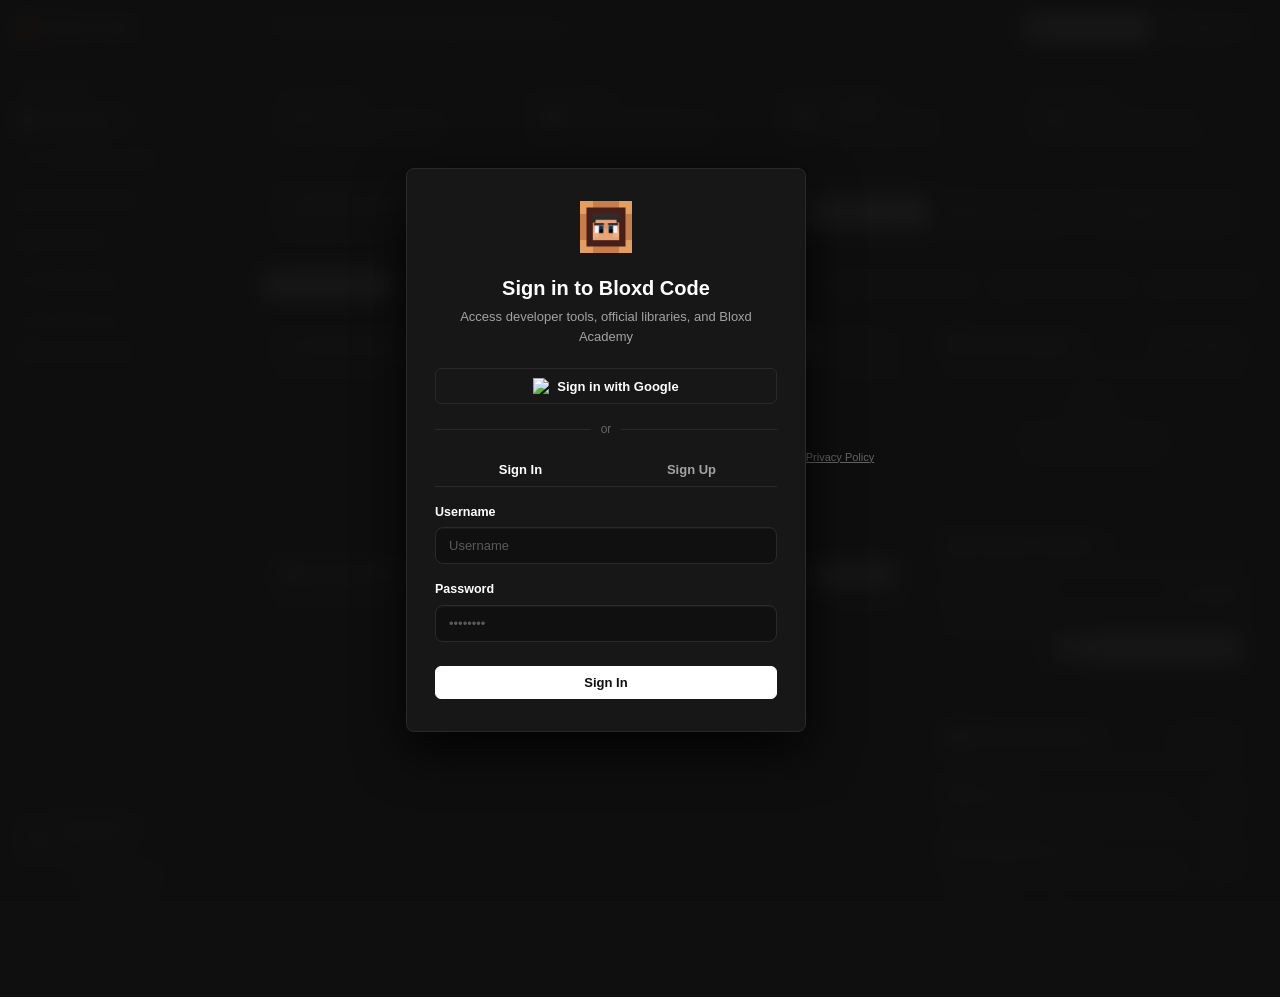
==== commit 07d5637e: "Add privacy policy page and link it from sign-in gate and sidebar" ====
--- a/index.html
+++ b/index.html
@@ -79,6 +79,9 @@
           Create Account
         </button>
       </form>
+    </div>
+    <div style="margin-top: 14px; font-size: 11px; color: var(--text-dim);">
+      <a href="./privacy.html" style="color: var(--text-dim);">Privacy Policy</a>
     </div>
   </div>
 
@@ -148,8 +151,9 @@
             <span class="user-mini-sub" id="sidebar-user-sub">0 XP</span>
           </div>
         </div>
-      </div>
-    </aside>
+        <a href="./privacy.html" style="display: block; text-align: center; font-size: 10.5px; color: var(--text-dim); margin-top: 10px;">Privacy Policy</a>
+      </div>
+      </aside>
 
     
     <div class="main-wrapper">
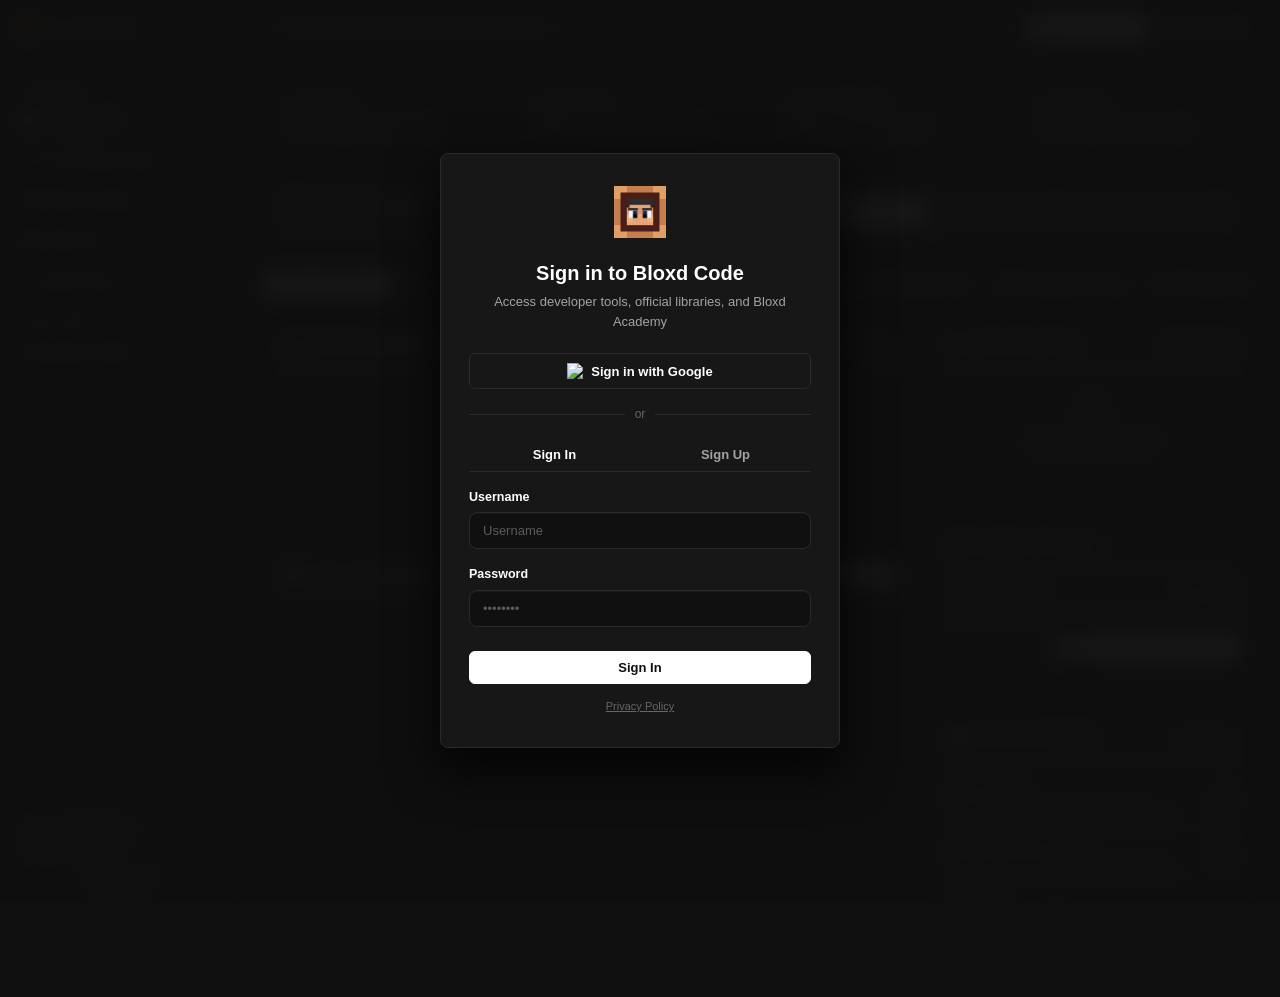
==== commit 011fb520: "Fix privacy policy link placement and require consent checkbox on signup" ====
--- a/index.html
+++ b/index.html
@@ -74,14 +74,18 @@
           <label>Password</label>
           <input type="password" id="gate-signup-password" class="form-control" placeholder="••••••••" required autocomplete="new-password">
         </div>
+        <div style="text-align: left; margin: 10px 0; font-size: 12px; color: var(--text-muted); display: flex; align-items: flex-start; gap: 6px;">
+          <input type="checkbox" id="gate-signup-agree" style="margin-top: 2px;" required>
+          <label for="gate-signup-agree" style="font-weight: 400;">I agree to the <a href="./privacy.html" target="_blank" style="color: var(--text-main); text-decoration: underline;">Privacy Policy</a></label>
+        </div>
         <div id="turnstile-signup" style="margin: 8px 0;"></div>
         <button type="submit" id="gate-signup-btn" class="btn btn-primary" style="width: 100%; padding: 8px; margin-top: 8px;">
           Create Account
         </button>
       </form>
-    </div>
-    <div style="margin-top: 14px; font-size: 11px; color: var(--text-dim);">
-      <a href="./privacy.html" style="color: var(--text-dim);">Privacy Policy</a>
+      <div style="margin-top: 14px; font-size: 11px; color: var(--text-dim);">
+        <a href="./privacy.html" style="color: var(--text-dim);">Privacy Policy</a>
+      </div>
     </div>
   </div>
 
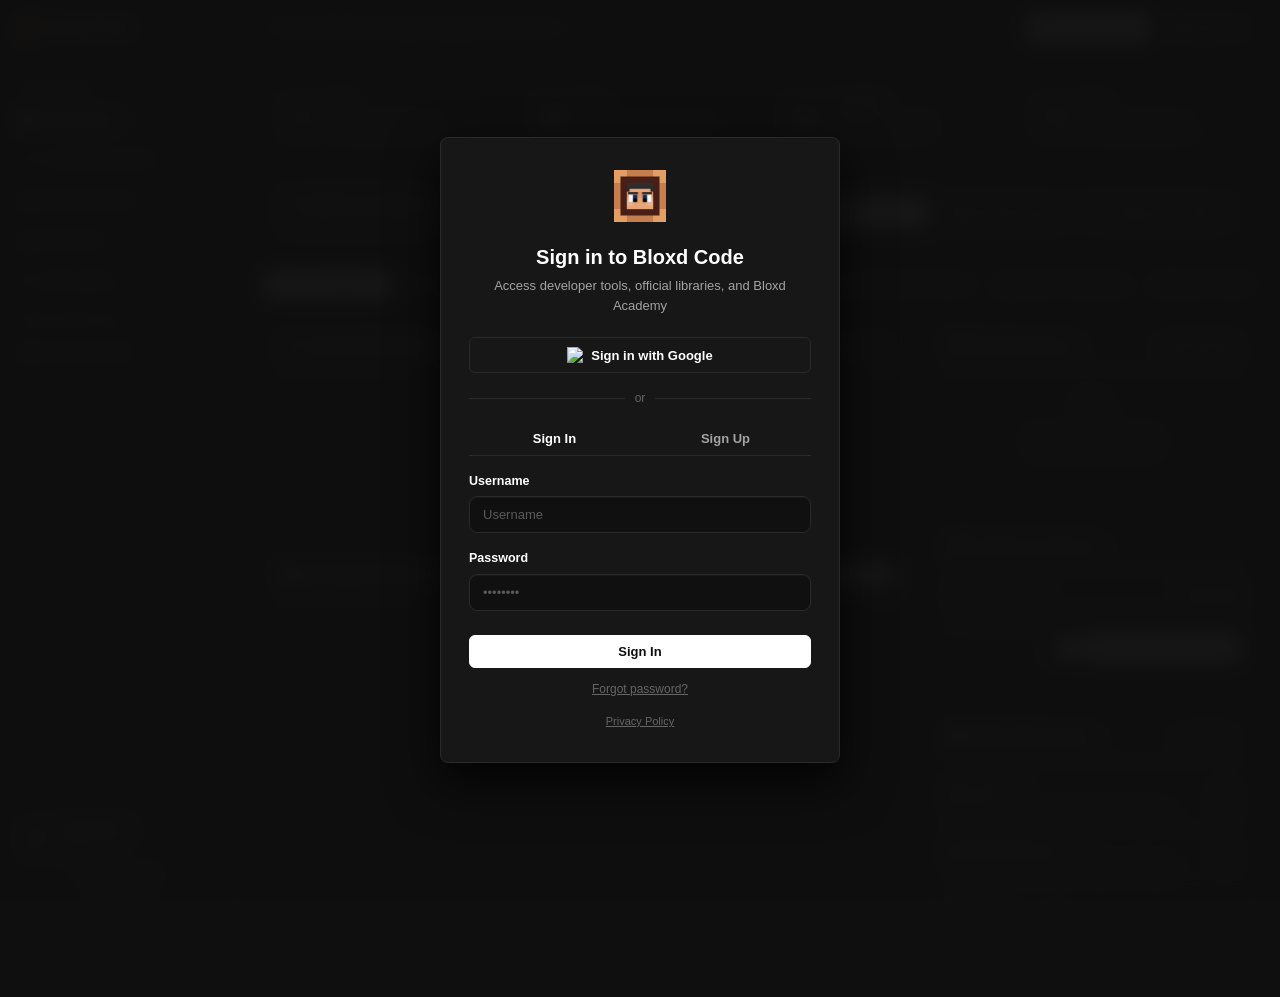
==== commit 7cae900f: "Add password reset flow: forgot-password request, emailed link via Resend, and reset screen" ====
--- a/index.html
+++ b/index.html
@@ -43,7 +43,7 @@
       </div>
 
       
-      <div style="display: flex; margin-bottom: 16px; border-bottom: 1px solid var(--border-color);">
+      <div id="gate-auth-tabs" style="display: flex; margin-bottom: 16px; border-bottom: 1px solid var(--border-color);">
         <div id="gate-tab-login" class="auth-tab active" style="flex: 1; padding: 6px; cursor: pointer; text-align: center; font-weight: 600; font-size: 13px; color: #fff;">Sign In</div>
         <div id="gate-tab-signup" class="auth-tab" style="flex: 1; padding: 6px; cursor: pointer; text-align: center; font-weight: 600; font-size: 13px; color: var(--text-muted);">Sign Up</div>
       </div>
@@ -62,7 +62,23 @@
         <button type="submit" id="gate-login-btn" class="btn btn-primary" style="width: 100%; padding: 8px; margin-top: 8px;">
           Sign In
         </button>
+        <div style="text-align: center; margin-top: 10px;">
+          <a href="#" id="gate-forgot-link" style="font-size: 12px; color: var(--text-dim);">Forgot password?</a>
+        </div>
       </form>
+
+      <div id="gate-forgot-panel" style="display: none; text-align: left;">
+        <p style="font-size: 12px; color: var(--text-muted); margin-bottom: 10px;">Enter the email on your account and we'll send you a reset link.</p>
+        <div class="form-group">
+          <input type="email" id="gate-forgot-email" class="form-control" placeholder="you@example.com">
+        </div>
+        <button type="button" id="gate-forgot-submit" class="btn btn-primary" style="width: 100%; padding: 8px; margin-top: 4px;">
+          Send Reset Link
+        </button>
+        <div style="text-align: center; margin-top: 10px;">
+          <a href="#" id="gate-forgot-back" style="font-size: 12px; color: var(--text-dim);">Back to sign in</a>
+        </div>
+      </div>
 
       
       <form id="gate-form-signup" style="display: none;">
@@ -73,6 +89,11 @@
         <div class="form-group" style="text-align: left;">
           <label>Password</label>
           <input type="password" id="gate-signup-password" class="form-control" placeholder="••••••••" required autocomplete="new-password">
+        </div>
+        <div class="form-group" style="text-align: left;">
+          <label>Email (optional)</label>
+          <input type="email" id="gate-signup-email" class="form-control" placeholder="you@example.com" autocomplete="email">
+          <span style="display: block; font-size: 11px; color: var(--text-dim); margin-top: 4px;">Without this, you won't be able to reset your password if you forget it. You can add it later in settings.</span>
         </div>
         <div style="text-align: left; margin: 10px 0; font-size: 12px; color: var(--text-muted); display: flex; align-items: flex-start; gap: 6px;">
           <input type="checkbox" id="gate-signup-agree" style="margin-top: 2px;" required>
@@ -86,6 +107,27 @@
       <div style="margin-top: 14px; font-size: 11px; color: var(--text-dim);">
         <a href="./privacy.html" style="color: var(--text-dim);">Privacy Policy</a>
       </div>
+    </div>
+  </div>
+
+  
+  <div id="reset-password-screen" style="display: none;">
+    <div class="auth-gate-card">
+      <img src="./favicon.png" alt="Bloxd Code" class="auth-gate-logo">
+      <h2 class="auth-gate-title">Set a new password</h2>
+      <p class="auth-gate-subtitle">Choose a new password for your account</p>
+
+      <div class="form-group" style="text-align: left;">
+        <label>New Password</label>
+        <input type="password" id="reset-new-password" class="form-control" placeholder="••••••••" autocomplete="new-password">
+      </div>
+      <div class="form-group" style="text-align: left;">
+        <label>Confirm Password</label>
+        <input type="password" id="reset-confirm-password" class="form-control" placeholder="••••••••" autocomplete="new-password">
+      </div>
+      <button type="button" id="reset-password-submit" class="btn btn-primary" style="width: 100%; padding: 8px; margin-top: 8px;">
+        Set New Password
+      </button>
     </div>
   </div>
 
@@ -599,6 +641,10 @@
                 <div class="file-name-preview" id="studio-avatar-filename">No file selected</div>
               </div>
               <div class="form-group">
+                <label>Email <span style="font-weight: 400; color: var(--text-dim);">(for password reset - never shown publicly)</span></label>
+                <input type="email" id="studio-email-input" class="form-control" placeholder="you@example.com">
+              </div>
+              <div class="form-group">
                 <label>Discord Username</label>
                 <input type="text" id="studio-discord-input" class="form-control" placeholder="Username">
               </div>
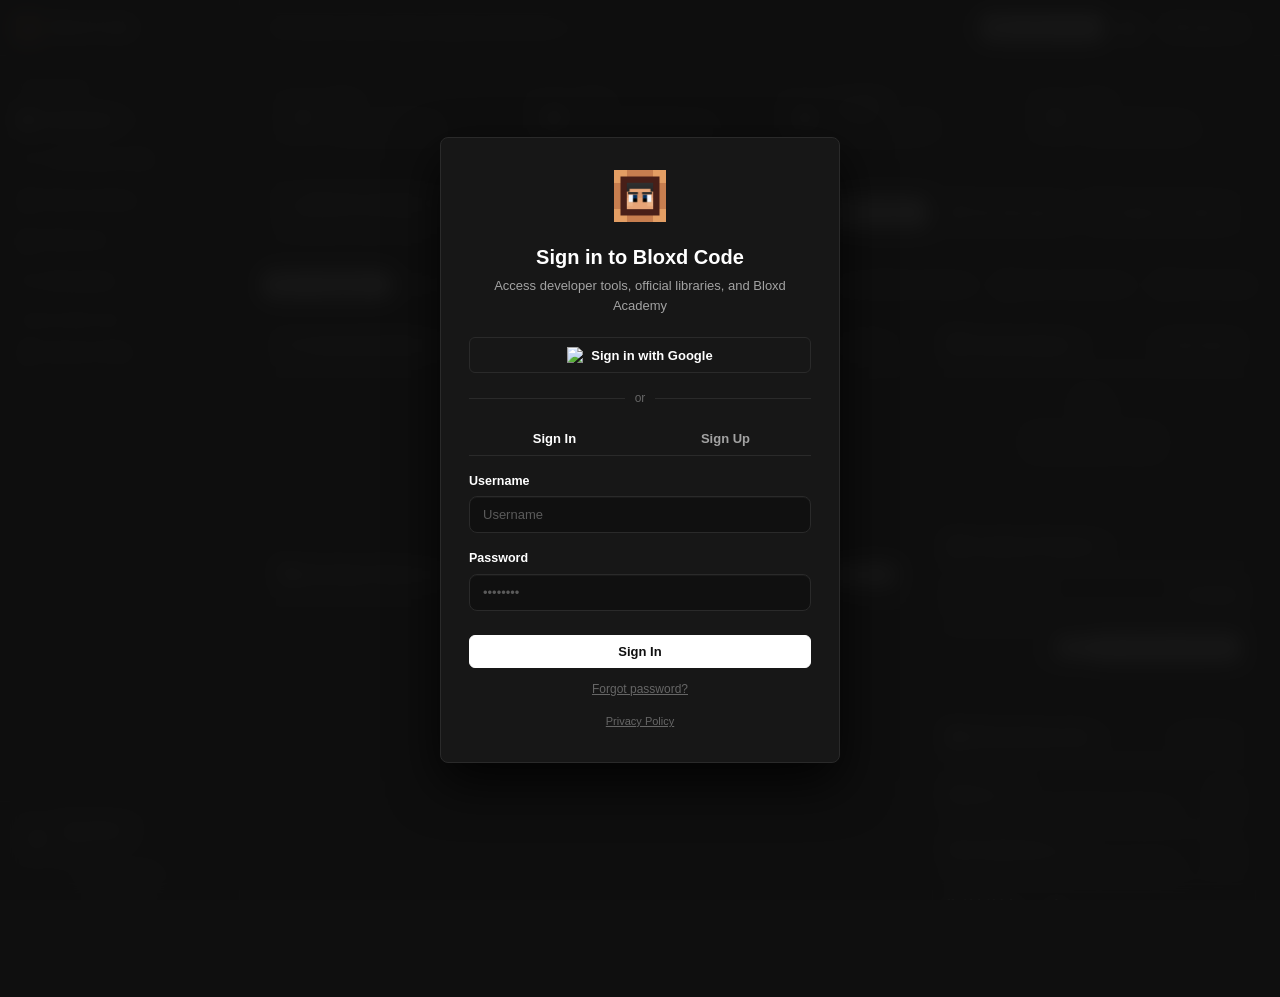
==== commit 537a0085: "Add proper Account Settings modal with Danger Zone/self-delete, and replace all native confirm() dia" ====
--- a/index.html
+++ b/index.html
@@ -220,6 +220,9 @@
           <button class="btn btn-primary" onclick="document.getElementById('upload-code-modal').classList.add('active')" style="font-size: 12px; padding: 5px 12px;">
             <i class="fa-solid fa-cloud-arrow-up"></i> <span>Upload Code</span>
           </button>
+          <button class="btn btn-secondary" id="account-settings-btn" title="Account Settings" style="font-size: 12px; padding: 5px 10px;">
+            <i class="fa-solid fa-user-gear"></i>
+          </button>
           <button class="btn btn-secondary" id="header-auth-btn" title="Sign Out">
             <i class="fa-solid fa-right-from-bracket"></i>
             <span>Sign Out</span>
@@ -623,11 +626,6 @@
             <div class="studio-pop" id="studio-settings-pop" style="display: none;">
               <div class="studio-pop-title"><span><i class="fa-solid fa-gear"></i> Settings</span><button type="button" class="modal-close" data-close-pop="studio-settings-pop">&#10005;</button></div>
               <div class="form-group">
-                <label>Username</label>
-                <input type="text" id="studio-username-input" class="form-control" placeholder="Username">
-                <span style="font-size: 11px; color: var(--text-dim); display: block; margin-top: 4px;">*First change is free, then 1-hour delay after that.</span>
-              </div>
-              <div class="form-group">
                 <label>Avatar image / video URL</label>
                 <div style="display: flex; gap: 6px;">
                   <input type="text" id="studio-avatar-input" class="form-control" placeholder="https://...">
@@ -639,10 +637,6 @@
                 <label class="file-upload-label" for="studio-avatar-file-upload"><i class="fa-solid fa-cloud-arrow-up"></i><span>Upload picture / video</span></label>
                 <input type="file" id="studio-avatar-file-upload" class="file-upload-input" accept="image/*,video/*">
                 <div class="file-name-preview" id="studio-avatar-filename">No file selected</div>
-              </div>
-              <div class="form-group">
-                <label>Email <span style="font-weight: 400; color: var(--text-dim);">(for password reset - never shown publicly)</span></label>
-                <input type="email" id="studio-email-input" class="form-control" placeholder="you@example.com">
               </div>
               <div class="form-group">
                 <label>Discord Username</label>
@@ -731,6 +725,59 @@
         <button type="button" class="btn btn-primary" id="avatar-crop-apply" style="flex: 2; font-weight: 600;">
           <i class="fa-solid fa-check"></i> Apply
         </button>
+      </div>
+    </div>
+  </div>
+
+  
+  <div class="modal-overlay" id="account-settings-modal">
+    <div class="modal-content" style="max-width: 440px;">
+      <div class="modal-header">
+        <span><i class="fa-solid fa-user-gear"></i> Account Settings</span>
+        <button class="modal-close" id="account-settings-close">&#10005;</button>
+      </div>
+
+      <div class="form-group">
+        <label>Username</label>
+        <input type="text" id="account-username-input" class="form-control" placeholder="Username">
+        <span style="font-size: 11px; color: var(--text-dim); display: block; margin-top: 4px;">*First change is free, then 1-hour delay after that. Changes your profile link too.</span>
+      </div>
+      <div class="form-group">
+        <label>Profile link</label>
+        <div style="display: flex; gap: 6px; align-items: center;">
+          <span style="font-family: var(--font-mono); color: #fff; font-size: 12px; overflow: hidden; text-overflow: ellipsis; white-space: nowrap; flex: 1;" id="account-subdomain-display">username.bloxdcode.com</span>
+        </div>
+      </div>
+      <div class="form-group">
+        <label>Email <span style="font-weight: 400; color: var(--text-dim);">(for password reset - never shown publicly)</span></label>
+        <input type="email" id="account-email-input" class="form-control" placeholder="you@example.com">
+      </div>
+      <button type="button" class="btn btn-primary" id="account-settings-save" style="width: 100%; font-weight: 600; margin-top: 4px;"><i class="fa-solid fa-check"></i> Save Changes</button>
+
+      <div style="margin-top: 28px; padding-top: 18px; border-top: 1px solid var(--border-color);">
+        <div style="font-size: 12px; font-weight: 700; text-transform: uppercase; letter-spacing: 0.5px; color: #ff4444; margin-bottom: 10px;">
+          <i class="fa-solid fa-triangle-exclamation"></i> Danger Zone
+        </div>
+        <p style="font-size: 12.5px; color: var(--text-muted); margin-bottom: 10px;">Deleting your account permanently removes your profile, forum posts, uploaded code, and files. This can't be undone.</p>
+        <button type="button" class="btn btn-danger" id="account-delete-btn" style="width: 100%;"><i class="fa-solid fa-trash"></i> Delete My Account</button>
+      </div>
+    </div>
+  </div>
+
+  
+  <div class="modal-overlay" id="confirm-modal">
+    <div class="modal-content" style="max-width: 400px;">
+      <div class="modal-header">
+        <span id="confirm-modal-title">Are you sure?</span>
+        <button class="modal-close" id="confirm-modal-cancel-x">&#10005;</button>
+      </div>
+      <p id="confirm-modal-message" style="font-size: 13px; color: var(--text-muted); margin-bottom: 14px;"></p>
+      <div id="confirm-modal-type-wrap" style="display: none; margin-bottom: 14px;">
+        <input type="text" id="confirm-modal-type-input" class="form-control" placeholder="">
+      </div>
+      <div style="display: flex; gap: 8px;">
+        <button type="button" class="btn btn-secondary" id="confirm-modal-cancel" style="flex: 1;">Cancel</button>
+        <button type="button" class="btn btn-danger" id="confirm-modal-confirm" style="flex: 1;">Confirm</button>
       </div>
     </div>
   </div>
--- a/css/style.css
+++ b/css/style.css
@@ -150,6 +150,17 @@
   padding: 20px;
 }
 
+#reset-password-screen {
+  position: fixed;
+  inset: 0;
+  background: rgba(15, 15, 15, 0.96);
+  backdrop-filter: blur(10px);
+  align-items: center;
+  justify-content: center;
+  z-index: 100000;
+  padding: 20px;
+}
+
 #auth-gate-screen.hidden {
   display: none !important;
 }
@@ -572,6 +583,17 @@
 .btn-secondary:hover {
   background: var(--bg-card);
   border-color: var(--border-light);
+}
+
+.btn-danger {
+  background: transparent;
+  color: #ff4444;
+  border-color: #ff4444;
+}
+
+.btn-danger:hover {
+  background: #ff4444;
+  color: #0f0f0f;
 }
 
 .content-area {
